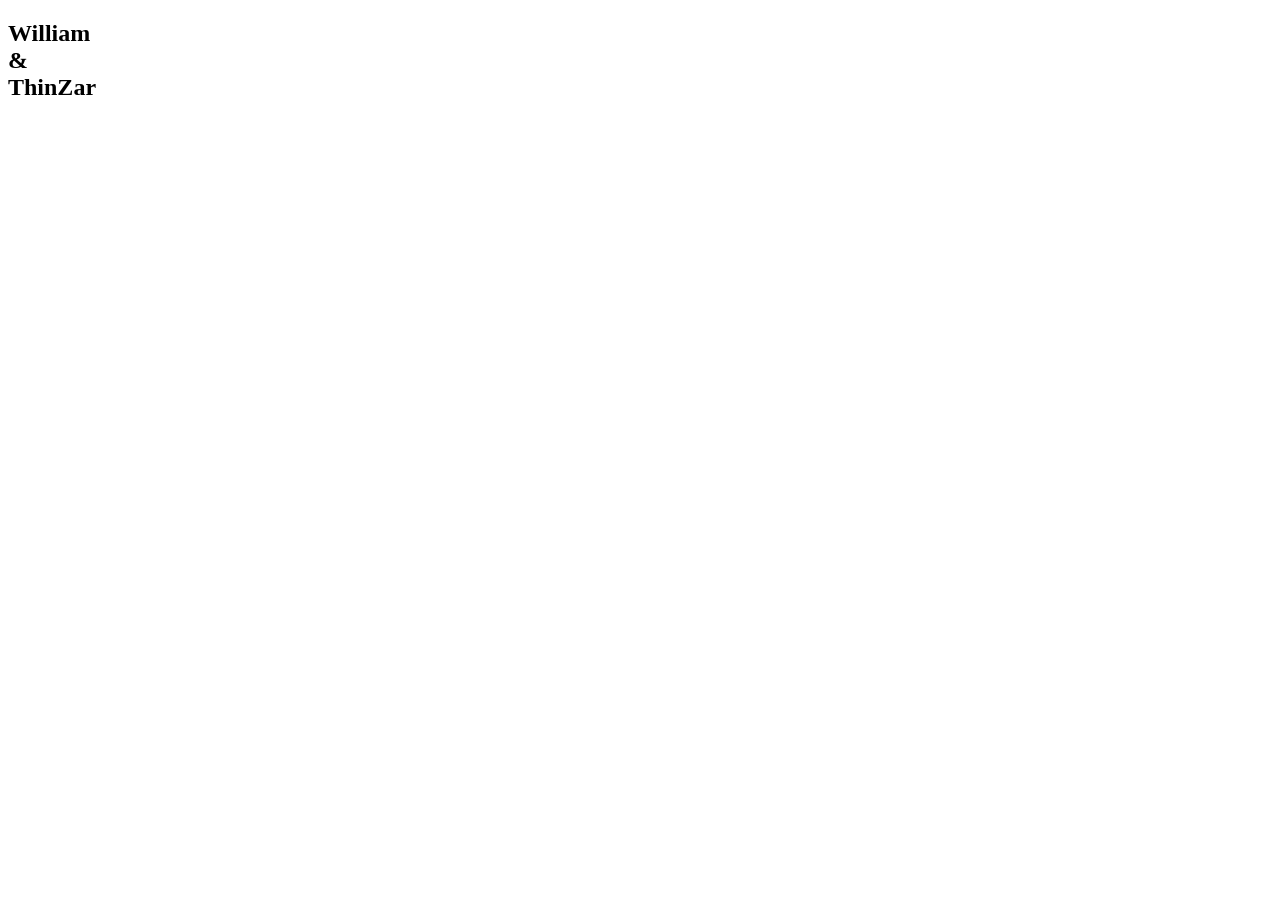
==== index.html @ c18926f3 "Update and rename You-and-Me/home.html to index.html" ====
<!DOCTYPE html>
<html lang="en">
<head>
  <meta charset="UTF-8" />
  <meta name="viewport" content="width=device-width, initial-scale=1.0" />
<link href="https://fonts.googleapis.com/css2?family=Great+Vibes&display=swap" rel="stylesheet">

  <title>You And Me</title>
  <link rel="stylesheet" href="style.css" />
</head>
<body>
  <section class="hero">
    <div class="overlay"></div>
    <div class="hero-content">
<h1>
  William<br>
  &<br>
  ThinZar
</h1>

    </div>
  </section>
</body>
<script>
  window.addEventListener('load', () => {
    const heroContent = document.querySelector('.hero-content');
    if (heroContent) {
      setTimeout(() => {
        heroContent.classList.add('fade-in');
      }, 100);
    }
  });
</script>
</html>
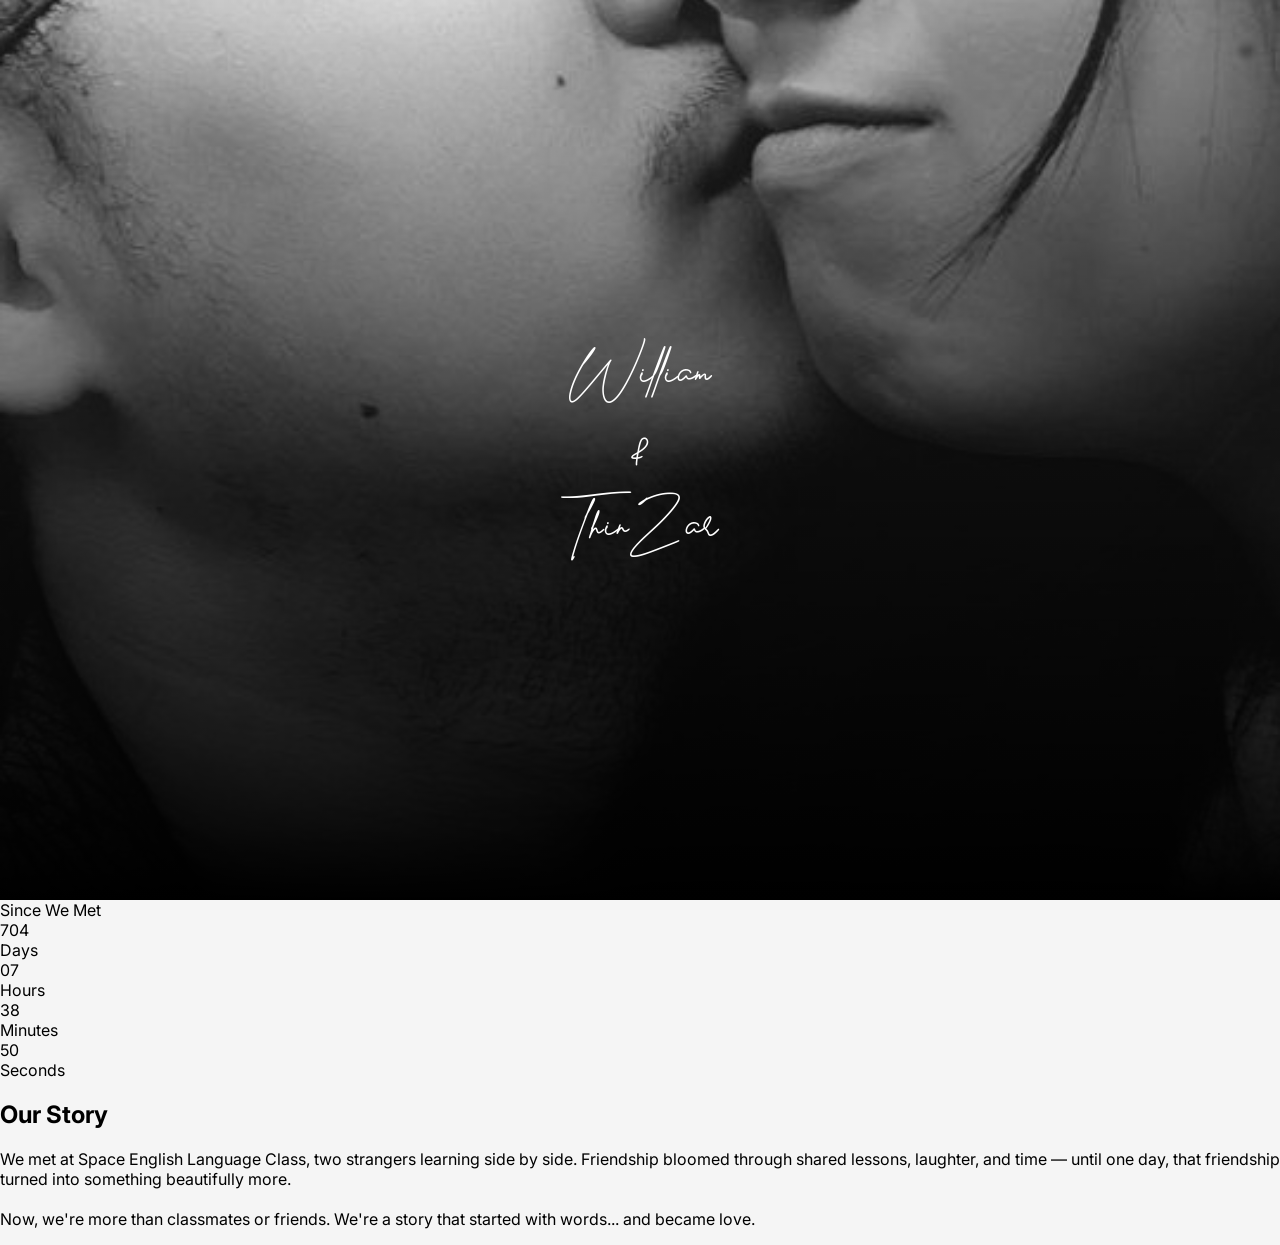
==== commit 5139ee0e: "Update index.html" ====
--- a/index.html
+++ b/index.html
@@ -4,11 +4,13 @@
   <meta charset="UTF-8" />
   <meta name="viewport" content="width=device-width, initial-scale=1.0" />
 <link href="https://fonts.googleapis.com/css2?family=Great+Vibes&display=swap" rel="stylesheet">
+  <link href="https://fonts.googleapis.com/css2?family=Inter:wght@400;500;600;700&display=swap" rel="stylesheet">
 
   <title>You And Me</title>
   <link rel="stylesheet" href="style.css" />
 </head>
 <body>
+
   <section class="hero">
     <div class="overlay"></div>
     <div class="hero-content">
@@ -17,9 +19,50 @@
   &<br>
   ThinZar
 </h1>
-
     </div>
   </section>
+
+
+<section class="since-we-met-section">
+  <div class="since-we-met-wrapper">
+    <div class="since-we-met-title fade-word">Since We Met</div>
+    <div class="time-counter-row">
+      <div class="time-block fade-word">
+        <div class="time-number" id="days">00</div>
+        <div class="time-label">Days</div>
+      </div>
+      <div class="time-block fade-word">
+        <div class="time-number" id="hours">00</div>
+        <div class="time-label">Hours</div>
+      </div>
+      <div class="time-block fade-word">
+        <div class="time-number" id="minutes">00</div>
+        <div class="time-label">Minutes</div>
+      </div>
+      <div class="time-block fade-word">
+        <div class="time-number" id="seconds">00</div>
+        <div class="time-label">Seconds</div>
+      </div>
+    </div>
+  </div>
+</section>
+
+
+<section class="about-us-section">
+  <div class="about-us-wrapper">
+    <h2 class="about-title scroll-fade">Our Story</h2>
+    <p class="about-text scroll-fade">
+      We met at Space English Language Class, two strangers learning side by side.  
+      Friendship bloomed through shared lessons, laughter, and time — until one day,  
+      that friendship turned into something beautifully more.  
+      <br><br>
+      Now, we're more than classmates or friends.  
+      We're a story that started with words... and became love.
+    </p>
+  </div>
+</section>
+
+
 </body>
 <script>
   window.addEventListener('load', () => {
@@ -30,5 +73,59 @@
       }, 100);
     }
   });
+
+  
+
+  const startDate = new Date("2025-01-01T00:00:00");
+  function updateTime() {
+    const now = new Date();
+    const diff = now - startDate;
+
+    const msInSecond = 1000;
+    const msInMinute = 60 * msInSecond;
+    const msInHour = 60 * msInMinute;
+    const msInDay = 24 * msInHour;
+
+    const days = Math.floor(diff / msInDay);
+    const hours = now.getHours();
+    const minutes = now.getMinutes();
+    const seconds = now.getSeconds();
+
+    document.getElementById("days").textContent = String(days).padStart(2, '0');
+    document.getElementById("hours").textContent = String(hours).padStart(2, '0');
+    document.getElementById("minutes").textContent = String(minutes).padStart(2, '0');
+    document.getElementById("seconds").textContent = String(seconds).padStart(2, '0');
+  }
+
+  setInterval(updateTime, 1000);
+  updateTime();
+  const observer = new IntersectionObserver((entries) => {
+    entries.forEach(entry => {
+      if (entry.isIntersecting) {
+        entry.target.classList.add('visible');
+      }
+    });
+  }, { threshold: 0.2 });
+
+  document.addEventListener('DOMContentLoaded', () => {
+    document.querySelectorAll('.fade-word').forEach(el => observer.observe(el));
+  });
+
+
+
+  document.addEventListener('DOMContentLoaded', () => {
+    const observer = new IntersectionObserver((entries) => {
+      entries.forEach(entry => {
+        if (entry.isIntersecting) {
+          entry.target.classList.add('visible');
+        }
+      });
+    }, { threshold: 0.2 });
+
+    document.querySelectorAll('.scroll-fade').forEach(el => observer.observe(el));
+  });
+
+
+  
 </script>
 </html>
--- a/style.css
+++ b/style.css
@@ -0,0 +1,85 @@
+*{
+  font-family: 'Inter', sans-serif;
+  box-sizing: border-box;
+}
+
+body, html {
+    margin: 0;
+    user-select: none;
+    padding: 0;
+    overflow: hidden;
+    overflow-x: hidden;
+    caret-color: transparent;
+    -webkit-font-smoothing: antialiased; 
+    -moz-osx-font-smoothing: grayscale; 
+    max-height: 100%; 
+    overflow: auto;
+     font-family: 'Inter', sans-serif;
+    overflow-y: scroll; 
+    scroll-behavior: smooth; 
+     background-color: #F5F5F5;
+    scrollbar-width: none;
+    -ms-overflow-style: none;
+}
+
+@font-face {
+  font-family: 'DarlingtonDemo';
+  src: url('font/DarlingtonDemo-z8xjG.ttf') format('truetype');
+  font-weight: normal;
+  font-style: normal;
+  font-display: swap;
+}
+
+.hero {
+  position: relative;
+  width: 100%;
+  height: 100vh;
+  background-image: url('ImageU/image1.JPG'); 
+  background-size: cover;
+  background-position: center;
+  filter: grayscale(100%); 
+}
+
+.overlay {
+  position: absolute;
+  top: 0; left: 0; right: 0; bottom: 0;
+  background: linear-gradient(to bottom, rgba(255, 255, 255, 0) 0%, rgba(0,0,0,1) 100%);
+  z-index: 1;
+}
+
+.hero-content {
+  position: relative;
+  z-index: 2;
+  height: 100%;
+  display: flex;
+  justify-content: center;
+  align-items: center;   
+  text-align: center;
+  color: white;
+  padding: 20px;
+}
+
+.hero-content h1 {
+  font-family: 'DarlingtonDemo', cursive, sans-serif;
+  font-size: 4rem;
+  font-weight: normal;
+  line-height: 1.2;
+  text-align: center;
+  letter-spacing: 1px;
+  margin: 0;
+}
+.hero-content {
+  opacity: 0;
+  transition: opacity 5s ease; 
+}
+
+.hero-content.fade-in {
+  opacity: 1;
+}
+
+@media (max-width: 600px) {
+  .hero-content h1 {
+    font-size: 5rem;
+  }
+}
+
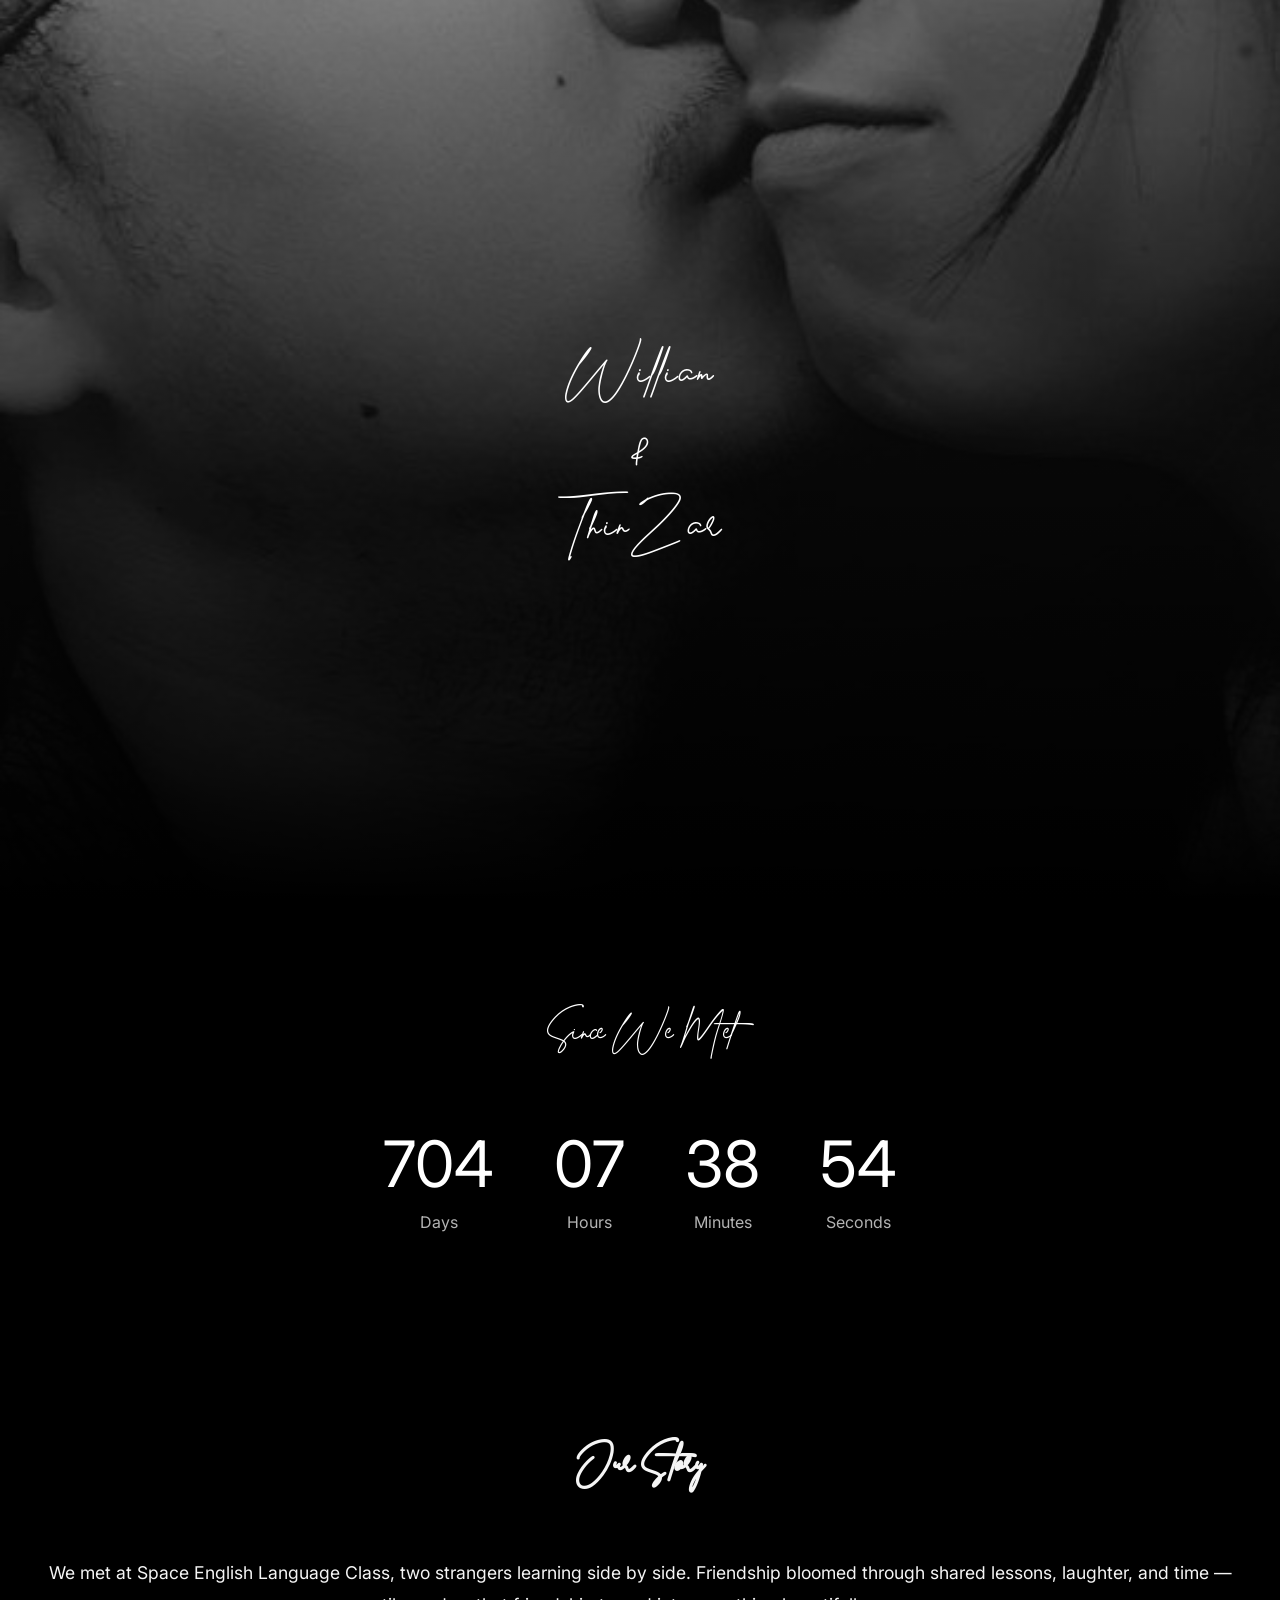
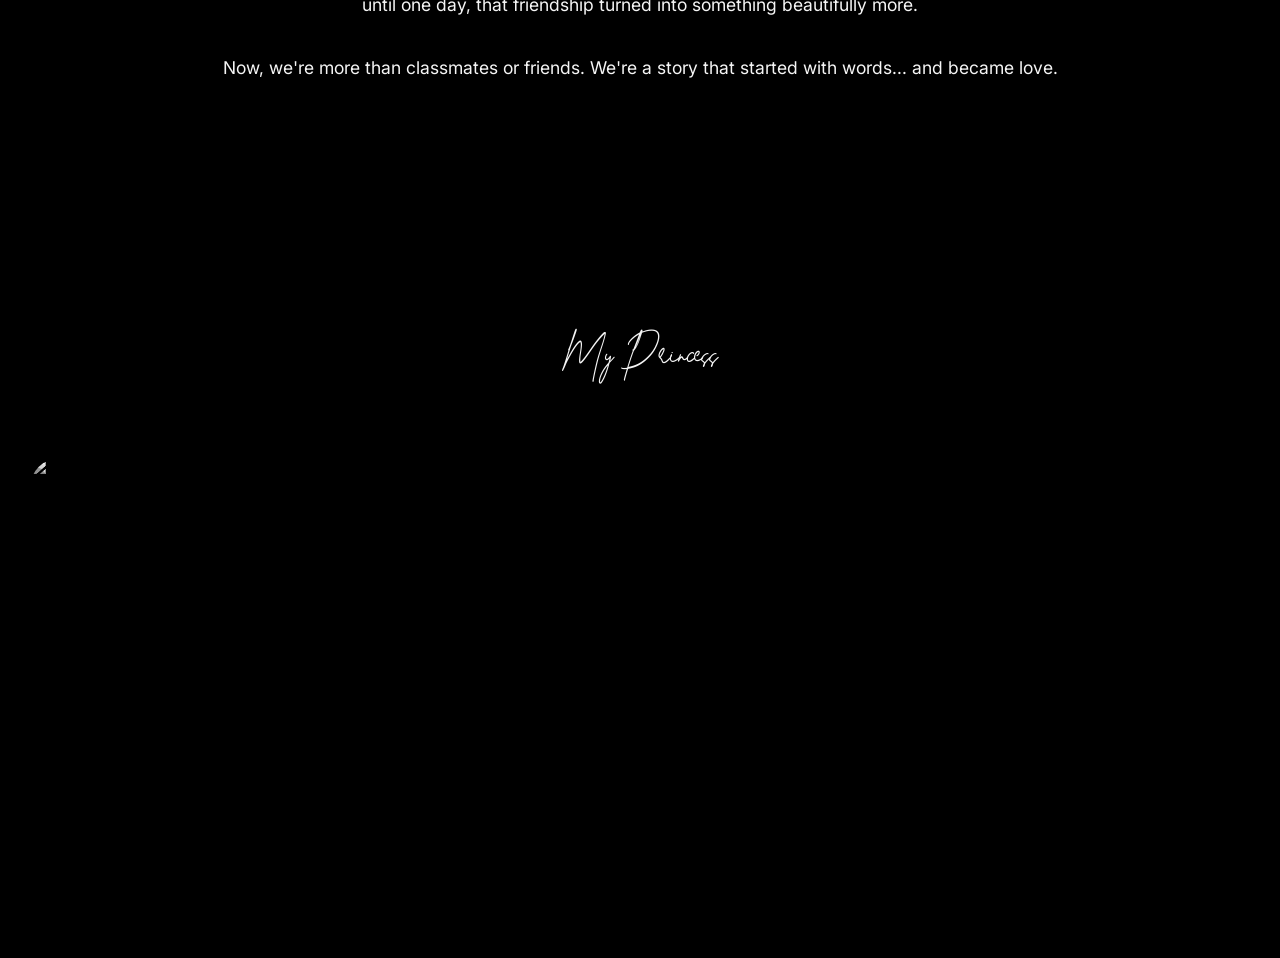
==== commit f018bd7a: "Update index.html" ====
--- a/index.html
+++ b/index.html
@@ -63,6 +63,20 @@
 </section>
 
 
+<section class="gf-gallery-section">
+  <h2 class="gf-gallery-title fade-on-scroll">My Princess</h2>
+  <div class="gf-gallery-scroll fade-on-scroll">
+    <img src="ImageU/image2.JPG" alt="Moment 1" class="gf-gallery-img">
+    <img src="ImageU/image2.JPG" alt="Moment 2" class="gf-gallery-img">
+    <img src="ImageU/image2.JPG" alt="Moment 3" class="gf-gallery-img">
+    <img src="ImageU/image2.JPG" alt="Moment 4" class="gf-gallery-img">
+  </div>
+</section>
+
+
+
+
+
 </body>
 <script>
   window.addEventListener('load', () => {
@@ -74,7 +88,7 @@
     }
   });
 
-  
+
 
   const startDate = new Date("2025-01-01T00:00:00");
   function updateTime() {
@@ -111,6 +125,7 @@
     document.querySelectorAll('.fade-word').forEach(el => observer.observe(el));
   });
 
+  
 
 
   document.addEventListener('DOMContentLoaded', () => {
@@ -126,6 +141,21 @@
   });
 
 
-  
+   document.addEventListener("DOMContentLoaded", function () {
+    const elements = document.querySelectorAll(".fade-on-scroll");
+
+    const observer = new IntersectionObserver((entries) => {
+      entries.forEach(entry => {
+        if (entry.isIntersecting) {
+          entry.target.classList.add("visible");
+          observer.unobserve(entry.target);
+        }
+      });
+    }, {
+      threshold: 0.2
+    });
+
+    elements.forEach(el => observer.observe(el));
+  });
 </script>
 </html>
--- a/style.css
+++ b/style.css
@@ -6,6 +6,7 @@
 body, html {
     margin: 0;
     user-select: none;
+      font-weight: normal;
     padding: 0;
     overflow: hidden;
     overflow-x: hidden;
@@ -14,10 +15,9 @@
     -moz-osx-font-smoothing: grayscale; 
     max-height: 100%; 
     overflow: auto;
-     font-family: 'Inter', sans-serif;
+    font-family: 'Inter', sans-serif;
     overflow-y: scroll; 
     scroll-behavior: smooth; 
-     background-color: #F5F5F5;
     scrollbar-width: none;
     -ms-overflow-style: none;
 }
@@ -33,6 +33,7 @@
 .hero {
   position: relative;
   width: 100%;
+  overflow: hidden;
   height: 100vh;
   background-image: url('ImageU/image1.JPG'); 
   background-size: cover;
@@ -43,7 +44,7 @@
 .overlay {
   position: absolute;
   top: 0; left: 0; right: 0; bottom: 0;
-  background: linear-gradient(to bottom, rgba(255, 255, 255, 0) 0%, rgba(0,0,0,1) 100%);
+  background: linear-gradient(to bottom, rgba(0, 0, 0, 0.429) 0%, rgba(0,0,0,1) 100%);
   z-index: 1;
 }
 
@@ -65,7 +66,7 @@
   font-weight: normal;
   line-height: 1.2;
   text-align: center;
-  letter-spacing: 1px;
+  letter-spacing: 2px;
   margin: 0;
 }
 .hero-content {
@@ -83,3 +84,172 @@
   }
 }
 
+/*-------------------------------------------------------------------------------------------------------------*/
+
+.since-we-met-section {
+  background-color: black;
+  color: #ffffff;
+  padding-top: 100px;
+  padding-bottom: 100px;
+  text-align: center;
+  font-family: 'Inter', sans-serif;
+}
+
+.since-we-met-title {
+  font-family: 'DarlingtonDemo', cursive;
+  font-size: 3rem;
+  padding-bottom: 60px;
+}
+
+.time-counter-row {
+  display: flex;
+  justify-content: center;
+  align-items: center;
+  gap: 60px;
+  flex-wrap: wrap;
+}
+
+.time-block {
+  display: flex;
+  flex-direction: column;
+  align-items: center;
+}
+.since-we-met-wrapper {
+  height: 100%;
+  display: flex;
+  flex-direction: column;
+  justify-content: center;
+  align-items: center;
+}
+
+.time-number {
+  font-size: 4rem;
+  margin-top: 0;
+}
+
+.time-label {
+  font-size: 16px;
+  margin-top: 10px;
+  opacity: 0.7;
+}
+
+.fade-word {
+  opacity: 0;
+  transform: translateY(30px);
+  transition: opacity 1.5s ease, transform 1.5s ease;
+}
+
+.fade-word.visible {
+  opacity: 1;
+  transform: translateY(0);
+}
+
+@media (max-width: 600px) {
+  .time-number {
+    font-size: 16px;
+  }
+
+  .since-we-met-title {
+      font-weight: normal;
+    font-size: 48px;
+  }
+
+  .time-counter-row {
+    gap: 30px;
+  }
+}
+
+/*-------------------------------------------------------------------------------------------------------------*/
+
+.about-us-section {
+    background-color:  #000000;
+    color: #f5f5f5;
+    padding: 100px 30px 100px 30px ;
+    text-align: center;
+    font-family: 'Inter', sans-serif;
+  }
+
+  .about-title {
+    font-family: 'DarlingtonDemo', cursive;
+    font-size: 3rem;
+    margin-top: 0;
+     padding-bottom: 60px;
+    margin-bottom: 0;
+  }
+
+  .about-text {
+    font-size: 1.1rem;
+    margin-top: 0;
+    margin-bottom: 0;
+    line-height: 1.8;
+  }
+
+  .scroll-fade {
+    opacity: 0;
+    transform: translateY(30px);
+    transition: opacity 1.5s ease, transform 1.5s ease;
+  }
+
+  .scroll-fade.visible {
+    opacity: 1;
+    transform: translateY(0);
+  }
+
+  @media (max-width: 600px) {
+  
+    .about-title {
+    font-size: 48px;
+      font-weight: normal;
+    }
+
+    .about-text {
+      font-size: 16px;
+      line-height: 1.6;
+    }
+
+  }
+
+  /*-------------------------------------------------------------------------------------------------------------*/
+.gf-gallery-section {
+  background-color: #000000;
+  padding: 100px 30px ;
+  overflow-x: auto;
+}
+
+.gf-gallery-title {
+  font-size: 48px;
+  font-weight: normal;
+  text-align: center;
+  padding-bottom: 30px;
+  color: #f5f5f5; 
+  font-family: 'DarlingtonDemo', cursive; 
+}
+
+.gf-gallery-scroll {
+  display: flex;
+  gap: 30px;
+  overflow-x: auto;
+  scroll-snap-type: x mandatory;
+  -webkit-overflow-scrolling: touch;
+}
+
+.gf-gallery-img {
+  flex: 0 0 auto;
+  width: 100%; 
+  height: 400px;
+    filter: grayscale(100%); 
+
+  object-fit: cover;
+  border-radius: 30px;
+  scroll-snap-align: start;
+}
+.fade-on-scroll {
+  opacity: 0;
+  transform: translateY(40px);
+  transition: opacity 0.8s ease-out, transform 0.8s ease-out;
+}
+
+.fade-on-scroll.visible {
+  opacity: 1;
+  transform: translateY(0);
+}
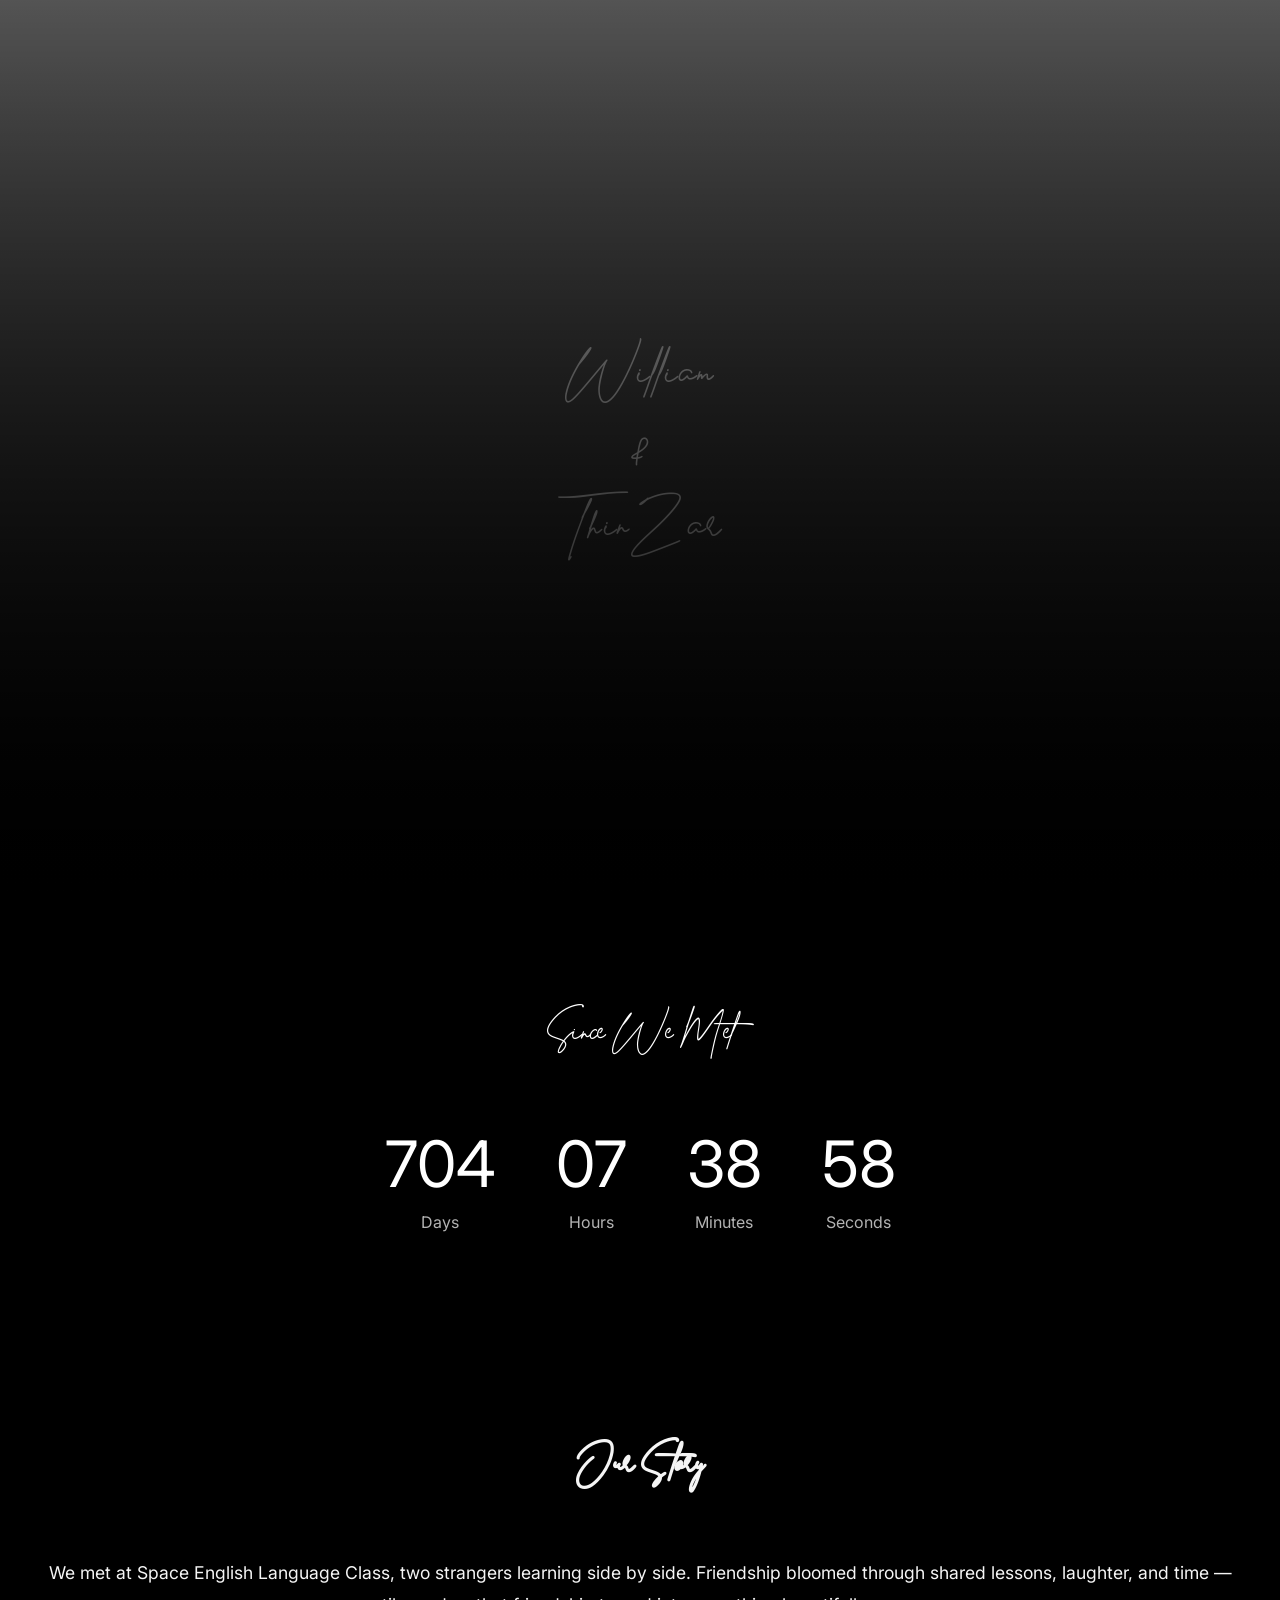
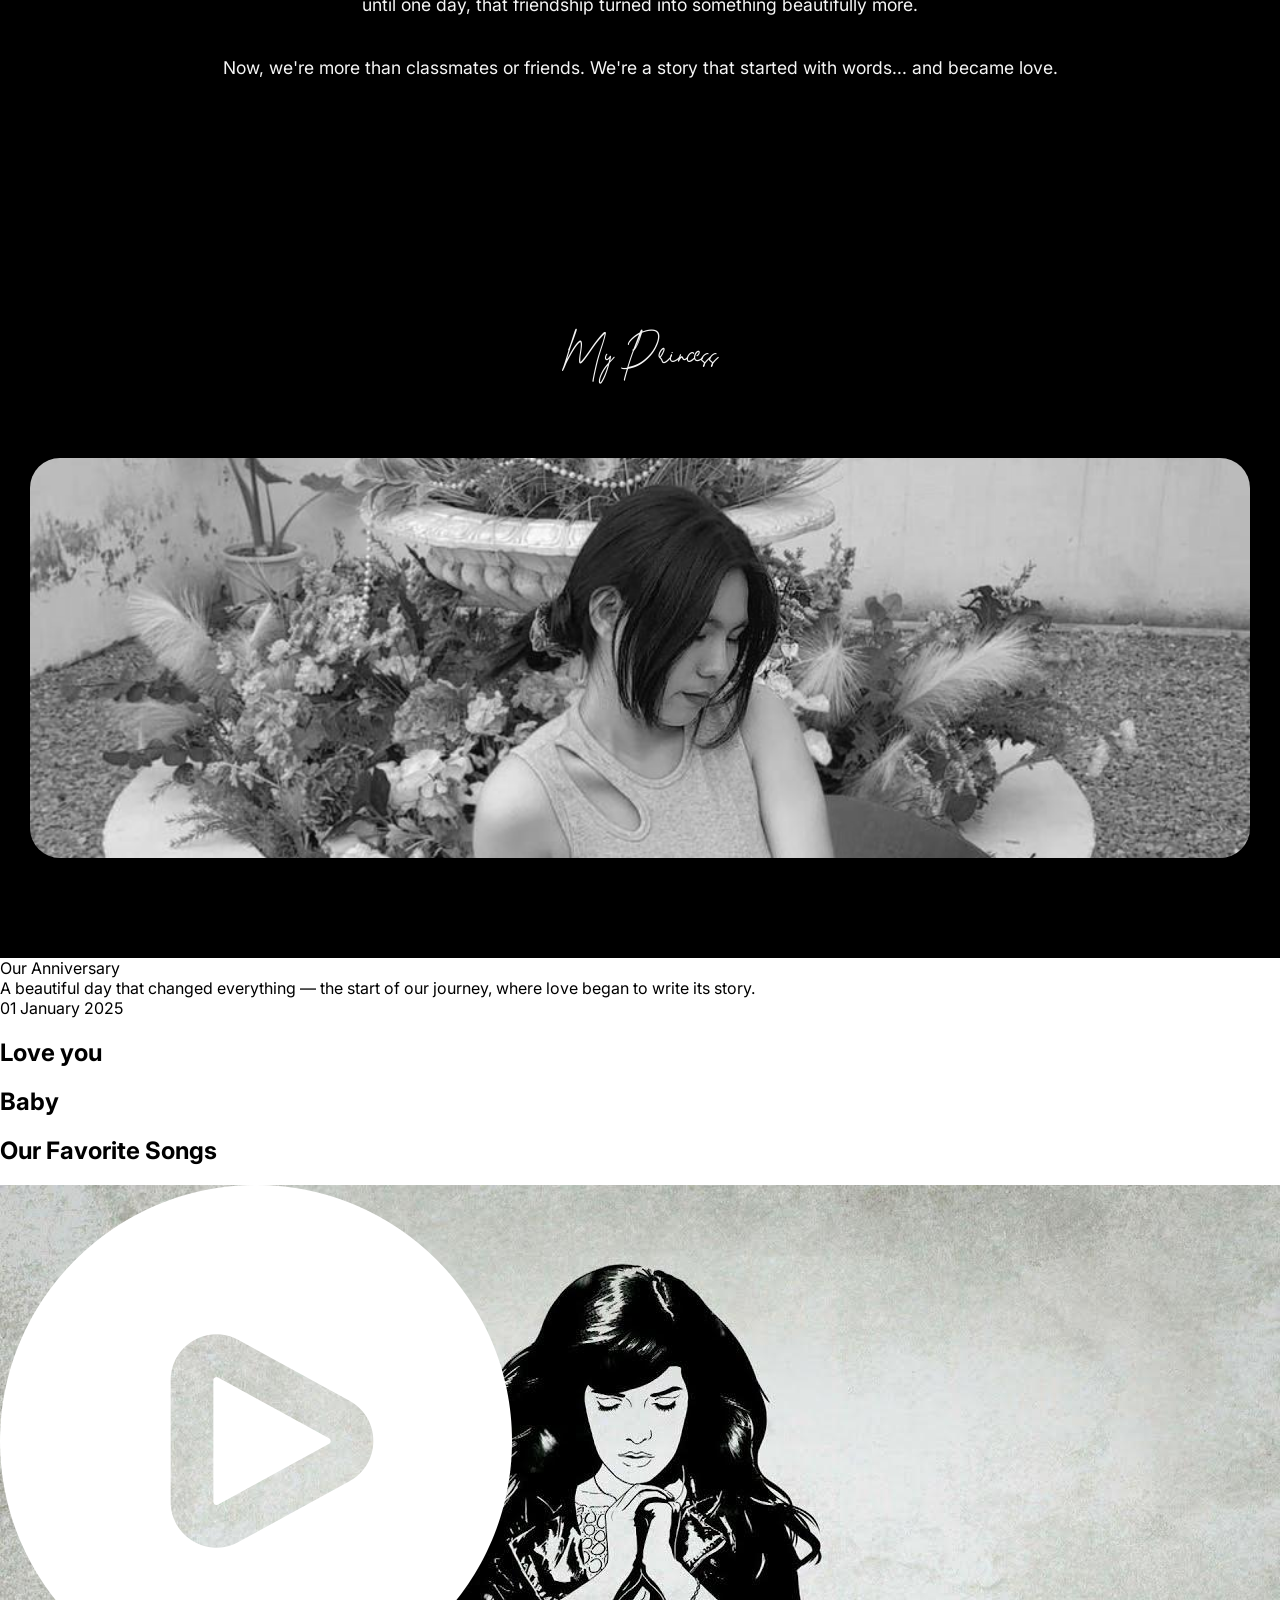
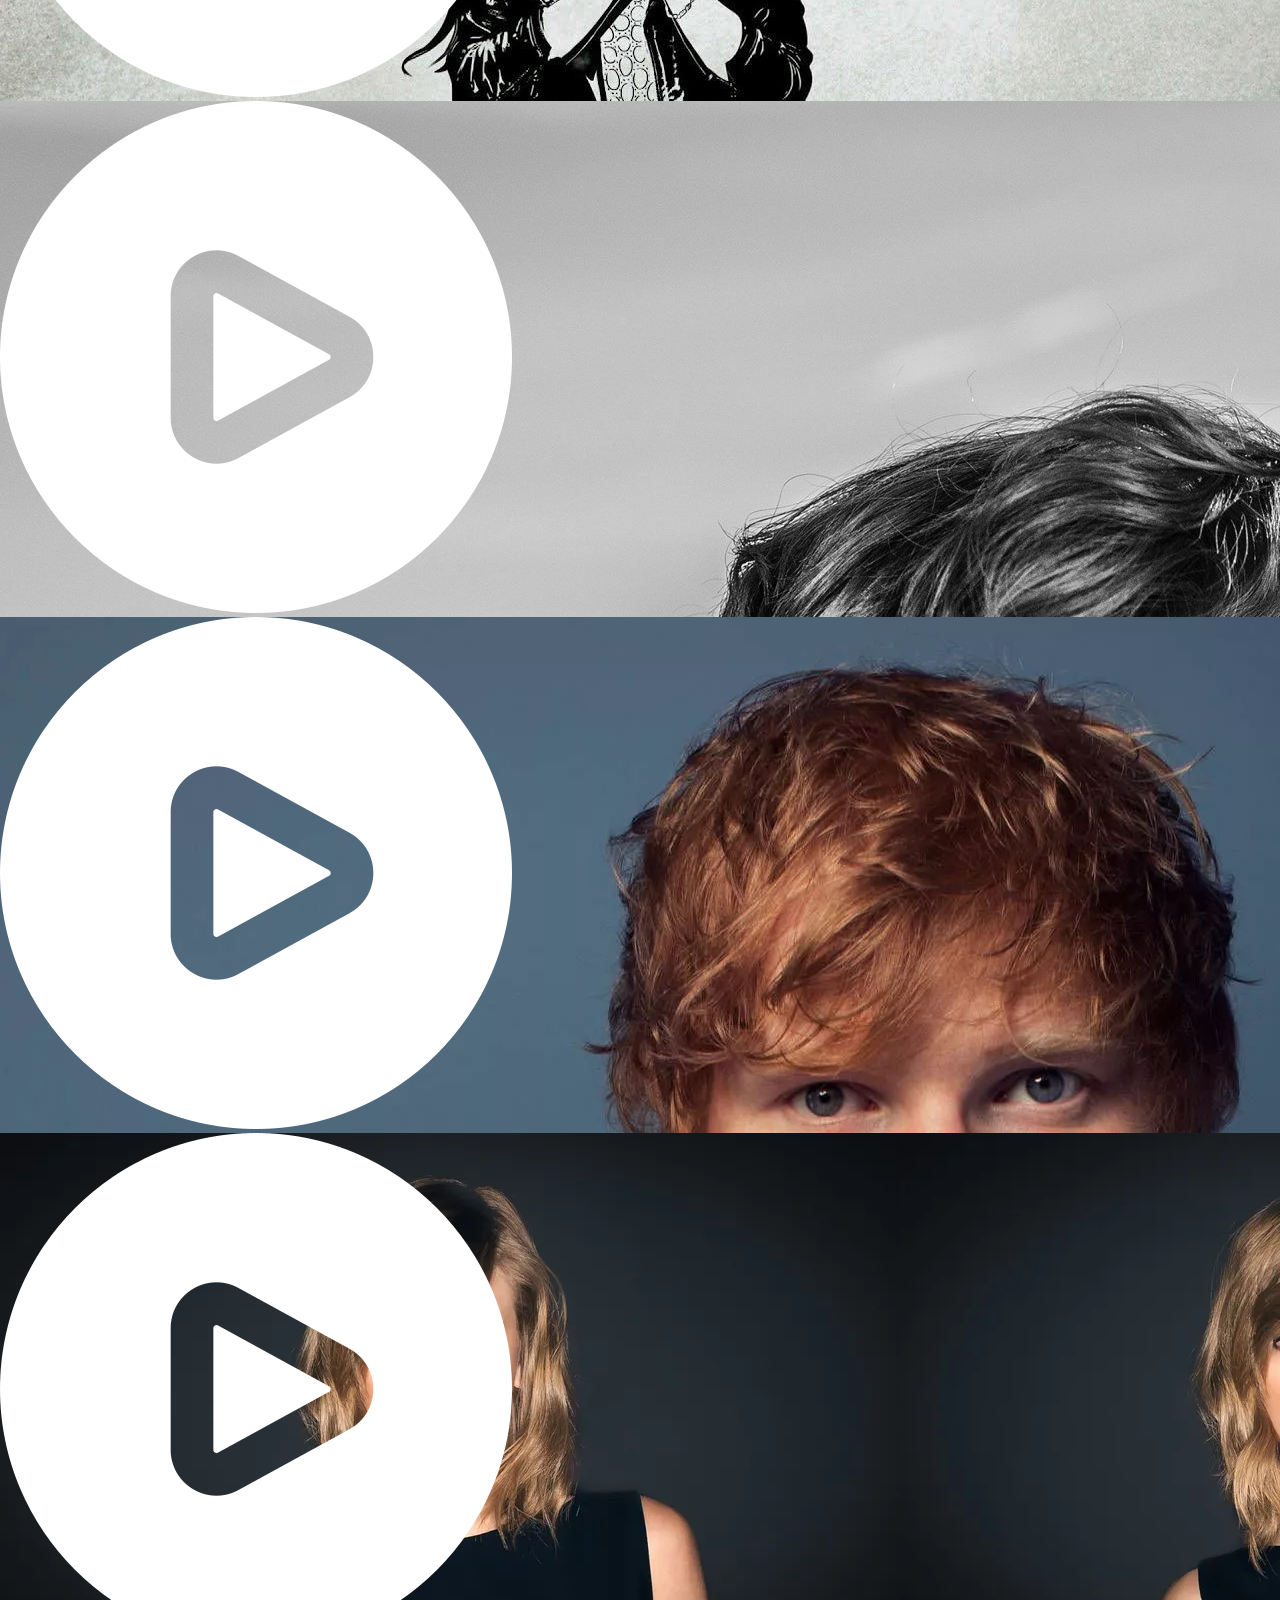
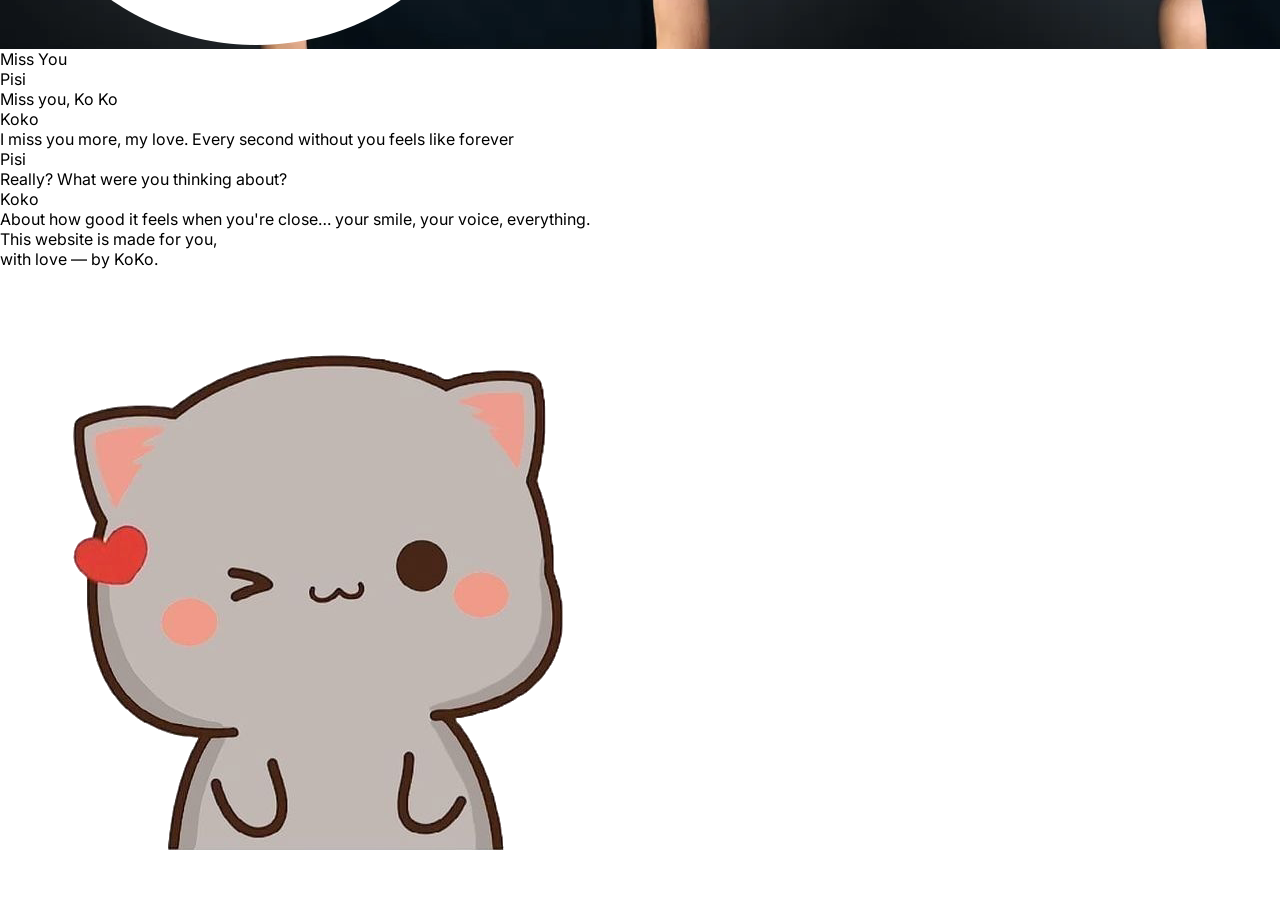
==== commit 9bd34a2f: "Update index.html" ====
--- a/index.html
+++ b/index.html
@@ -3,7 +3,6 @@
 <head>
   <meta charset="UTF-8" />
   <meta name="viewport" content="width=device-width, initial-scale=1.0" />
-<link href="https://fonts.googleapis.com/css2?family=Great+Vibes&display=swap" rel="stylesheet">
   <link href="https://fonts.googleapis.com/css2?family=Inter:wght@400;500;600;700&display=swap" rel="stylesheet">
 
   <title>You And Me</title>
@@ -65,20 +64,99 @@
 
 <section class="gf-gallery-section">
   <h2 class="gf-gallery-title fade-on-scroll">My Princess</h2>
-  <div class="gf-gallery-scroll fade-on-scroll">
+  
+  <div class="gf-gallery-scroll fade-on-scroll" id="gfGalleryScroll">
     <img src="ImageU/image2.JPG" alt="Moment 1" class="gf-gallery-img">
-    <img src="ImageU/image2.JPG" alt="Moment 2" class="gf-gallery-img">
-    <img src="ImageU/image2.JPG" alt="Moment 3" class="gf-gallery-img">
-    <img src="ImageU/image2.JPG" alt="Moment 4" class="gf-gallery-img">
-  </div>
-</section>
-
-
-
+    <img src="ImageU/image3.JPG" alt="Moment 2" class="gf-gallery-img">
+    <img src="ImageU/image4.JPG" alt="Moment 3" class="gf-gallery-img">
+    <img src="ImageU/image5.JPG" alt="Moment 4" class="gf-gallery-img">
+  </div>
+
+  <div class="gf-gallery-dots fade-on-scroll" id="gfGalleryDots">
+    <span class="dot active"></span>
+    <span class="dot"></span>
+    <span class="dot"></span>
+    <span class="dot"></span>
+  </div>
+</section>
+
+  <section class="anniversary-display">
+  <div class="anniversary-text anniversary-fade">
+    <div class="anniversary-label">Our Anniversary</div>
+    <div class="anniversary-subtext">
+      A beautiful day that changed everything — the start of our journey, where love began to write its story.
+    </div>
+    <div class="anniversary-date">01 January 2025</div>
+  </div>
+</section>
+<section class="love-section">
+  <div class="love-image"></div>
+  <div class="overlay"></div>
+  <div class="love-text fade-on-scroll">
+    <h2>Love you</h2>
+    <h2>Baby</h2>
+  </div>
+</section>
+
+<section class="song-section" id="songSection">
+  <h2 class="song-title song-fade-on-scroll">Our Favorite Songs</h2>
+
+  <div class="song-scroll-container song-fade-on-scroll" id="songScroll">
+    <div class="song-box" data-audio="song/song1.mp3" style="background-image: url('ImageU/image7.jpg');">
+      <div class="song-play-button">
+        <img src="ImageU/icon1.png" class="song-play-icon" alt="Play">
+      </div>
+    </div>
+
+    <div class="song-box" data-audio="song/song2.mp3" style="background-image: url('ImageU/image8.jpg');">
+      <div class="song-play-button">
+        <img src="ImageU/icon1.png" class="song-play-icon" alt="Play">
+      </div>
+    </div>
+
+    <div class="song-box" data-audio="song/song3.mp3" style="background-image: url('ImageU/image9.webp');">
+      <div class="song-play-button">
+        <img src="ImageU/icon1.png" class="song-play-icon" alt="Play">
+      </div>
+    </div>
+
+    <div class="song-box" data-audio="song/song4.mp3" style="background-image: url('ImageU/image10.jpg');">
+      <div class="song-play-button">
+        <img src="ImageU/icon1.png" class="song-play-icon" alt="Play">
+      </div>
+    </div>
+  </div>
+
+  <div class="song-dots song-fade-on-scroll" id="songDots">
+    <span class="song-dot active"></span>
+    <span class="song-dot"></span>
+    <span class="song-dot"></span>
+    <span class="song-dot"></span>
+  </div>
+</section>
+
+ <div class="chat-container">
+        <div class="chat-heading scroll-chart-fate">Miss You</div>
+        <div class="chat-messages" id="chatMessages">
+
+        </div>
+    </div>
+
+
+<section class="for-you-section">
+  <div class="for-you-content for-you-fade">
+    <div class="for-you-text">
+      This website is made for you,<br>with love — by <span>KoKo</span>.
+    </div>
+    <img class="for-you-image" src="ImageU/image11.png" alt="Made by KoKo">
+  </div>
+</section>
 
 
 </body>
 <script>
+
+
   window.addEventListener('load', () => {
     const heroContent = document.querySelector('.hero-content');
     if (heroContent) {
@@ -88,6 +166,7 @@
     }
   });
 
+//-----------------------------------------------------------------------------------------------------------------------------------------------------------------
 
 
   const startDate = new Date("2025-01-01T00:00:00");
@@ -125,7 +204,8 @@
     document.querySelectorAll('.fade-word').forEach(el => observer.observe(el));
   });
 
-  
+ //-----------------------------------------------------------------------------------------------------------------------------------------------------------------
+ 
 
 
   document.addEventListener('DOMContentLoaded', () => {
@@ -139,6 +219,8 @@
 
     document.querySelectorAll('.scroll-fade').forEach(el => observer.observe(el));
   });
+
+//-----------------------------------------------------------------------------------------------------------------------------------------------------------------
 
 
    document.addEventListener("DOMContentLoaded", function () {
@@ -157,5 +239,237 @@
 
     elements.forEach(el => observer.observe(el));
   });
+
+
+//-----------------------------------------------------------------------------------------------------------------------------------------------------------------
+
+
+  document.addEventListener("DOMContentLoaded", function () {
+    const scrollContainer = document.getElementById('gfGalleryScroll');
+    const dots = document.querySelectorAll('#gfGalleryDots .dot');
+    const images = scrollContainer.querySelectorAll('.gf-gallery-img');
+
+    scrollContainer.addEventListener('scroll', () => {
+      const scrollLeft = scrollContainer.scrollLeft;
+      const imageWidth = images[0].offsetWidth + 30; 
+
+      const index = Math.round(scrollLeft / imageWidth);
+      dots.forEach((dot, i) => {
+        dot.classList.toggle('active', i === index);
+      });
+    });
+  });
+
+
+
+document.addEventListener("DOMContentLoaded", function () {
+  const elements = document.querySelectorAll(".fade-on-scroll");
+
+  const observer = new IntersectionObserver((entries) => {
+    entries.forEach(entry => {
+      if (entry.isIntersecting) {
+        entry.target.classList.add("visible");
+        observer.unobserve(entry.target);
+      }
+    });
+  }, {
+    threshold: 0.2
+  });
+
+  elements.forEach(el => observer.observe(el));
+});
+
+//-----------------------------------------------------------------------------------------------------------------------------------------------------------------
+
+
+document.addEventListener("DOMContentLoaded", function () {
+  const elements = document.querySelectorAll(".song-fade-on-scroll");
+  const observer = new IntersectionObserver((entries) => {
+    entries.forEach(entry => {
+      if (entry.isIntersecting) {
+        entry.target.classList.add("visible");
+        observer.unobserve(entry.target);
+      }
+    });
+  }, { threshold: 0.2 });
+
+  elements.forEach(el => observer.observe(el));
+
+  const scrollContainer = document.getElementById('songScroll');
+  const dots = document.querySelectorAll('#songDots .song-dot');
+  const boxes = scrollContainer.querySelectorAll('.song-box');
+
+  scrollContainer.addEventListener('scroll', () => {
+    const scrollLeft = scrollContainer.scrollLeft;
+    const boxWidth = boxes[0].offsetWidth + 20; 
+    const index = Math.round(scrollLeft / boxWidth);
+    
+    dots.forEach((dot, i) => {
+      dot.classList.toggle('active', i === index);
+    });
+  });
+
+  let currentAudio = null;
+  let currentIcon = null;
+
+  boxes.forEach((box, index) => {
+    const btn = box.querySelector(".song-play-button");
+    const icon = btn.querySelector("img");
+    const audioSrc = box.dataset.audio;
+    const audio = new Audio(audioSrc);
+
+    btn.addEventListener("click", function () {
+      if (currentAudio && currentAudio !== audio) {
+        currentAudio.pause();
+        if (currentIcon) {
+          currentIcon.src = "ImageU/icon1.png"; 
+        }
+      }
+
+      if (audio.paused) {
+        audio.play();
+        icon.src = "ImageU/icon2.png";
+        currentAudio = audio;
+        currentIcon = icon;
+        dots.forEach(dot => dot.classList.remove("active"));
+        if (dots[index]) dots[index].classList.add("active");
+      } else {
+        audio.pause();
+        icon.src = "ImageU/icon1.png";
+      }
+    });
+
+    audio.addEventListener('ended', function () {
+      icon.src = "ImageU/icon1.png";
+      currentAudio = null;
+      currentIcon = null;
+    });
+  });
+});
+
+//-----------------------------------------------------------------------------------------------------------------------------------------------------------------
+
+
+  const chatMessages = document.getElementById('chatMessages');
+        const chatHeading = document.querySelector('.chat-heading');
+        let messageIndex = 0;
+
+        const messages = [
+            { sender: 'Pisi', type: 'text', content: 'Miss you, Ko Ko', side: 'sent' },
+            { sender: 'Koko', type: 'text', content: 'I miss you more, my love. Every second without you feels like forever', side: 'received' },
+            { sender: 'Pisi', type: 'text', content: 'Really? What were you thinking about?', side: 'sent' },
+            { sender: 'Koko', type: 'text', content: "About how good it feels when you're close… your smile, your voice, everything.", side: 'received' },
+        ];
+
+        function createMessage(message) {
+            const messageDiv = document.createElement('div');
+            messageDiv.className = `message ${message.side} scroll-chart-fate`;
+
+            const messageContent = document.createElement('div');
+            messageContent.className = 'message-content';
+
+            const senderName = document.createElement('div');
+            senderName.className = 'sender-name';
+            senderName.textContent = message.sender;
+
+            messageContent.appendChild(senderName);
+
+            if (message.type === 'text') {
+                const bubble = document.createElement('div');
+                bubble.className = 'message-bubble';
+                bubble.textContent = message.content;
+                messageContent.appendChild(bubble);
+            } else if (message.type === 'image') {
+                const img = document.createElement('img');
+                img.className = 'message-image';
+                img.src = message.content;
+                img.alt = 'Shared image';
+                messageContent.appendChild(img);
+            }
+
+            messageDiv.appendChild(messageContent);
+
+            return messageDiv;
+        }
+        messages.forEach(msg => {
+            const msgEl = createMessage(msg);
+            chatMessages.appendChild(msgEl);
+        });
+        document.addEventListener('DOMContentLoaded', () => {
+            const observer = new IntersectionObserver((entries) => {
+                entries.forEach(entry => {
+                    if (entry.isIntersecting) {
+                        entry.target.classList.add('visible');
+                    }
+                });
+            }, { threshold: 0.2 });
+
+            document.querySelectorAll('.scroll-chart-fate').forEach(el => observer.observe(el));
+        });
+
+        const observerOptions = {
+            root: null, 
+            rootMargin: '0px 0px -100px 0px',
+            threshold: 0.1
+        };
+        const fadeInObserver = new IntersectionObserver((entries) => {
+            entries.forEach(entry => {
+                if (entry.isIntersecting) {
+                    entry.target.classList.add('visible');
+                    fadeInObserver.unobserve(entry.target);
+                }
+            });
+        }, observerOptions);
+
+        document.querySelectorAll('.message.scroll-chart-fate').forEach(msg => fadeInObserver.observe(msg));
+
+        const headingObserver = new IntersectionObserver((entries) => {
+            entries.forEach(entry => {
+                if (entry.isIntersecting) {
+                    entry.target.classList.add('visible');
+                    headingObserver.unobserve(entry.target);
+                }
+            });
+        }, { threshold: 0.1 });
+
+        headingObserver.observe(chatHeading);
+
+//-----------------------------------------------------------------------------------------------------------------------------------------------------------------
+
+
+document.addEventListener("DOMContentLoaded", function () {
+  const elements = document.querySelectorAll(".anniversary-fade");
+
+  const observer = new IntersectionObserver((entries) => {
+    entries.forEach(entry => {
+      if (entry.isIntersecting) {
+        entry.target.classList.add("visible");
+        observer.unobserve(entry.target);
+      }
+    });
+  }, {
+    threshold: 0.2
+  });
+
+  elements.forEach(el => observer.observe(el));
+});
+//-----------------------------------------------------------------------------------------------------------------------------------------------------------------
+
+document.addEventListener("DOMContentLoaded", function () {
+  const fadeElements = document.querySelectorAll(".anniversary-fade, .for-you-fade");
+
+  const observer = new IntersectionObserver((entries) => {
+    entries.forEach(entry => {
+      if (entry.isIntersecting) {
+        entry.target.classList.add("visible");
+        observer.unobserve(entry.target);
+      }
+    });
+  }, { threshold: 0.2 });
+
+  fadeElements.forEach(el => observer.observe(el));
+});
+
+
 </script>
 </html>
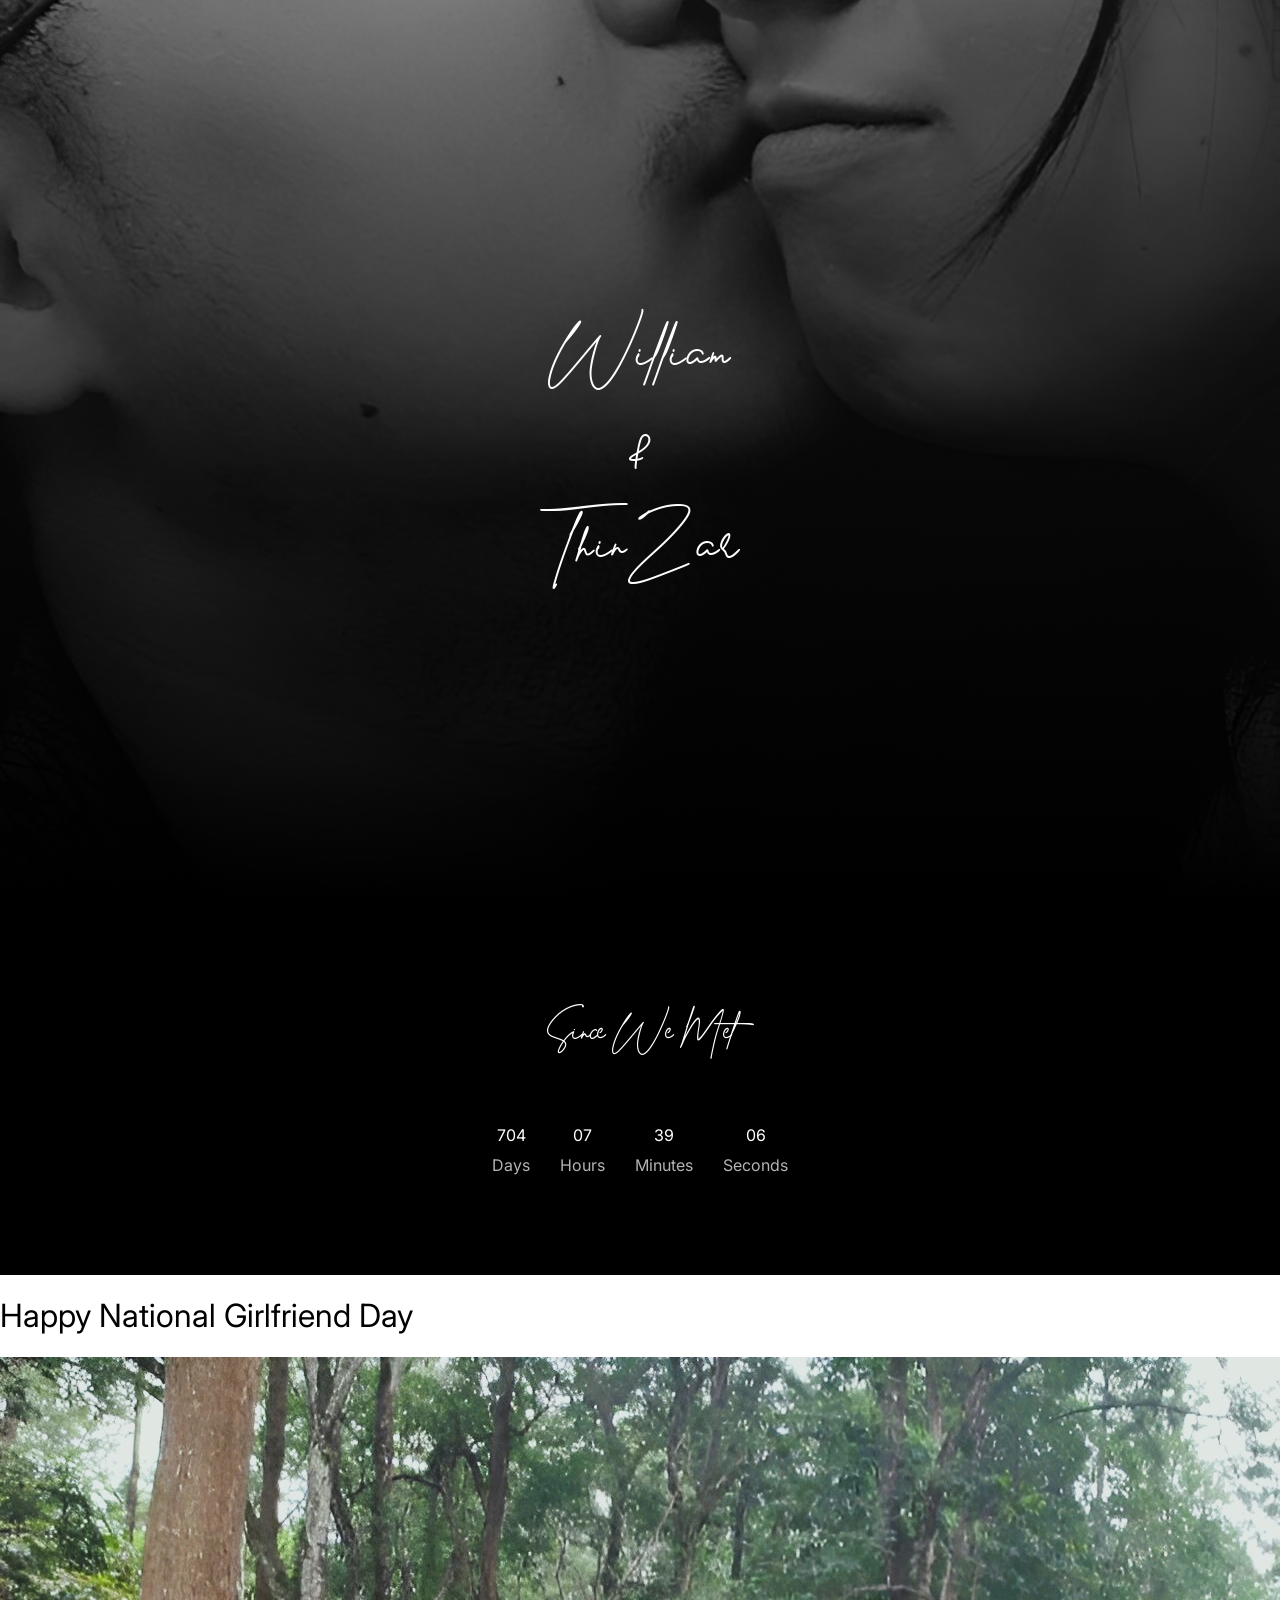
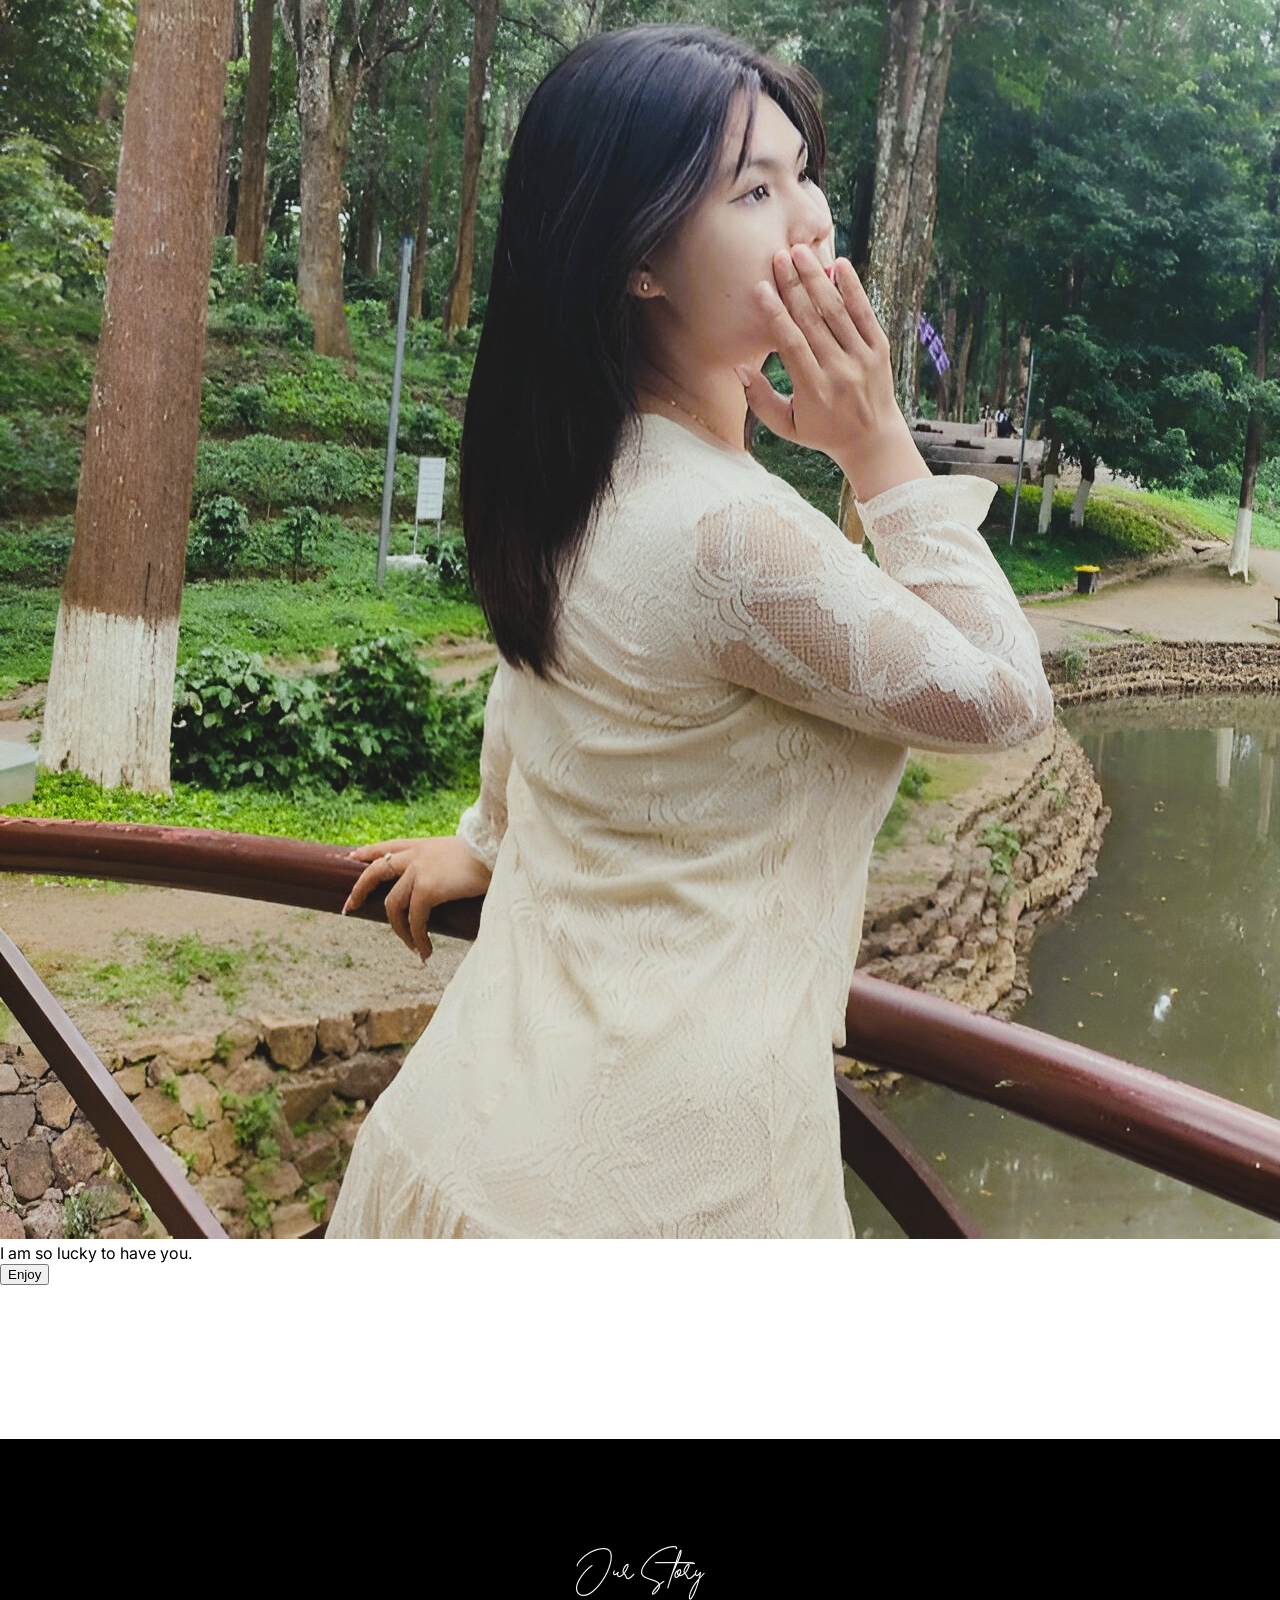
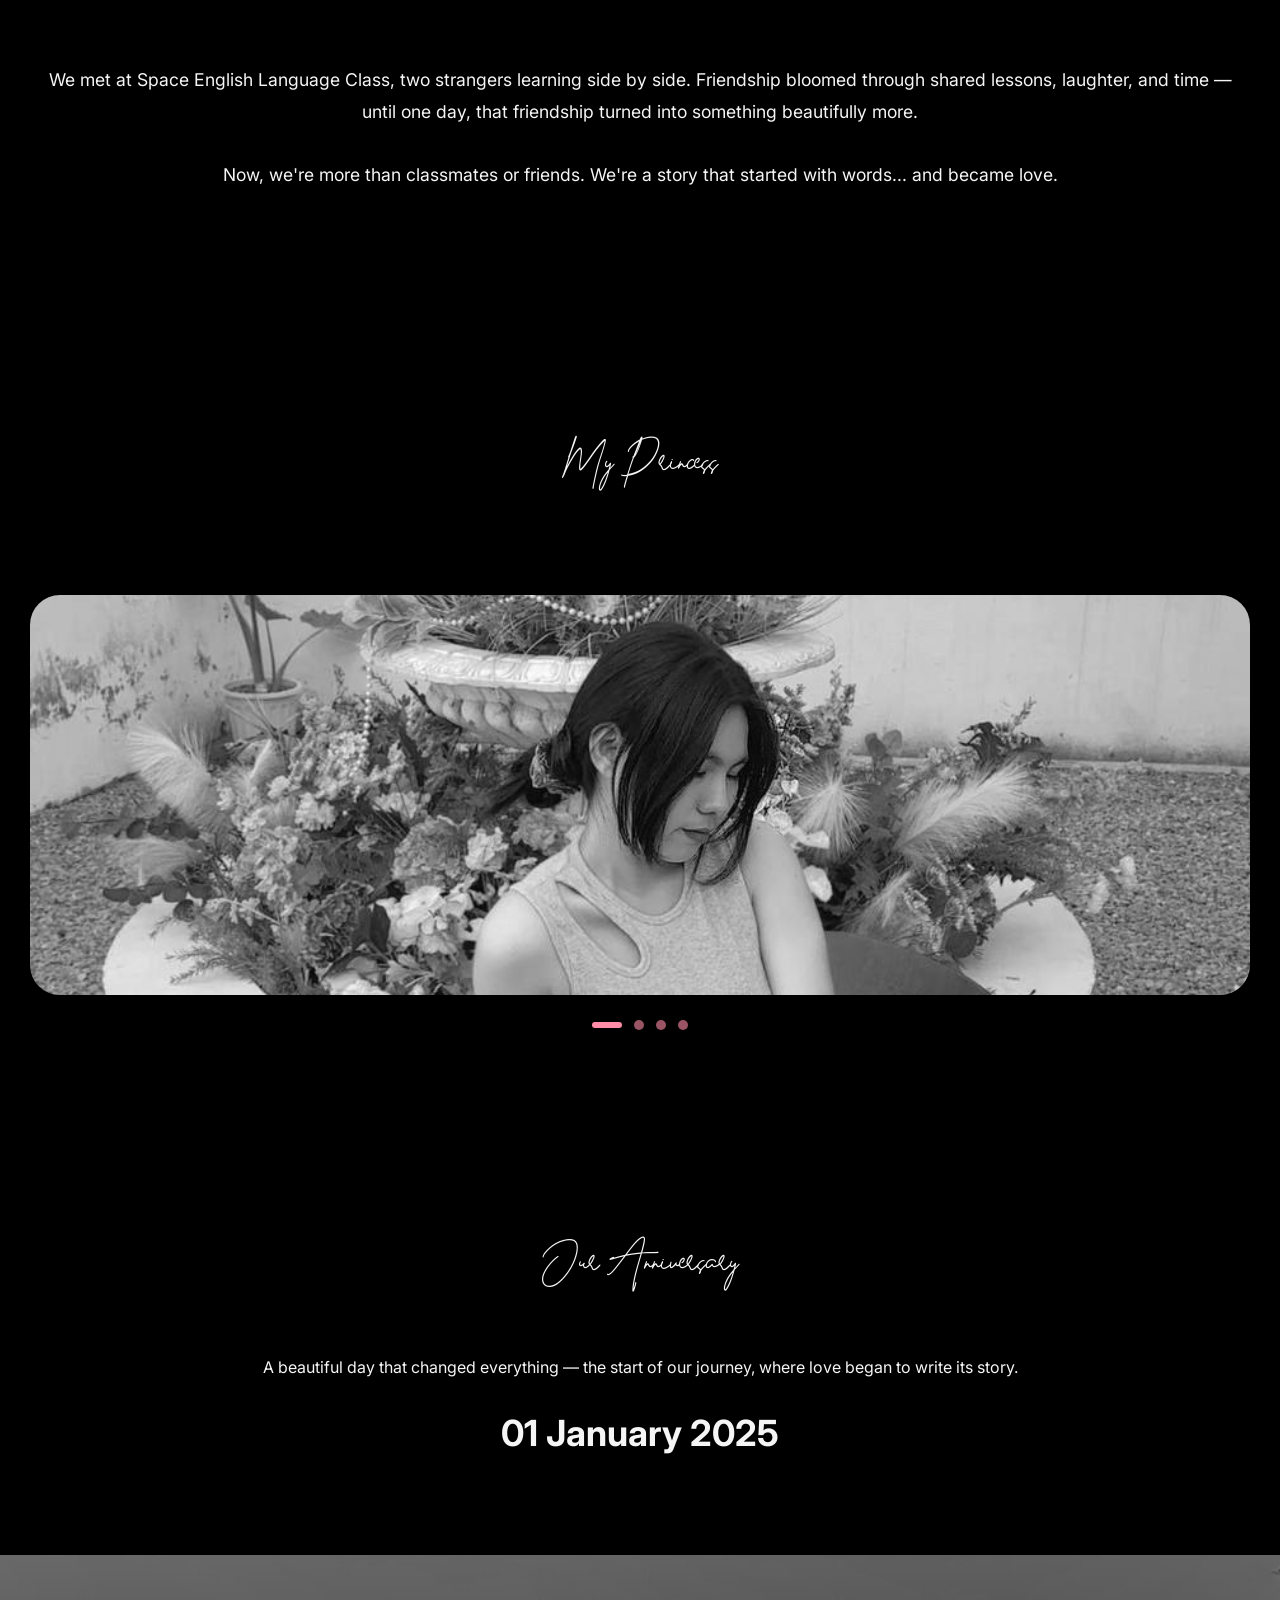
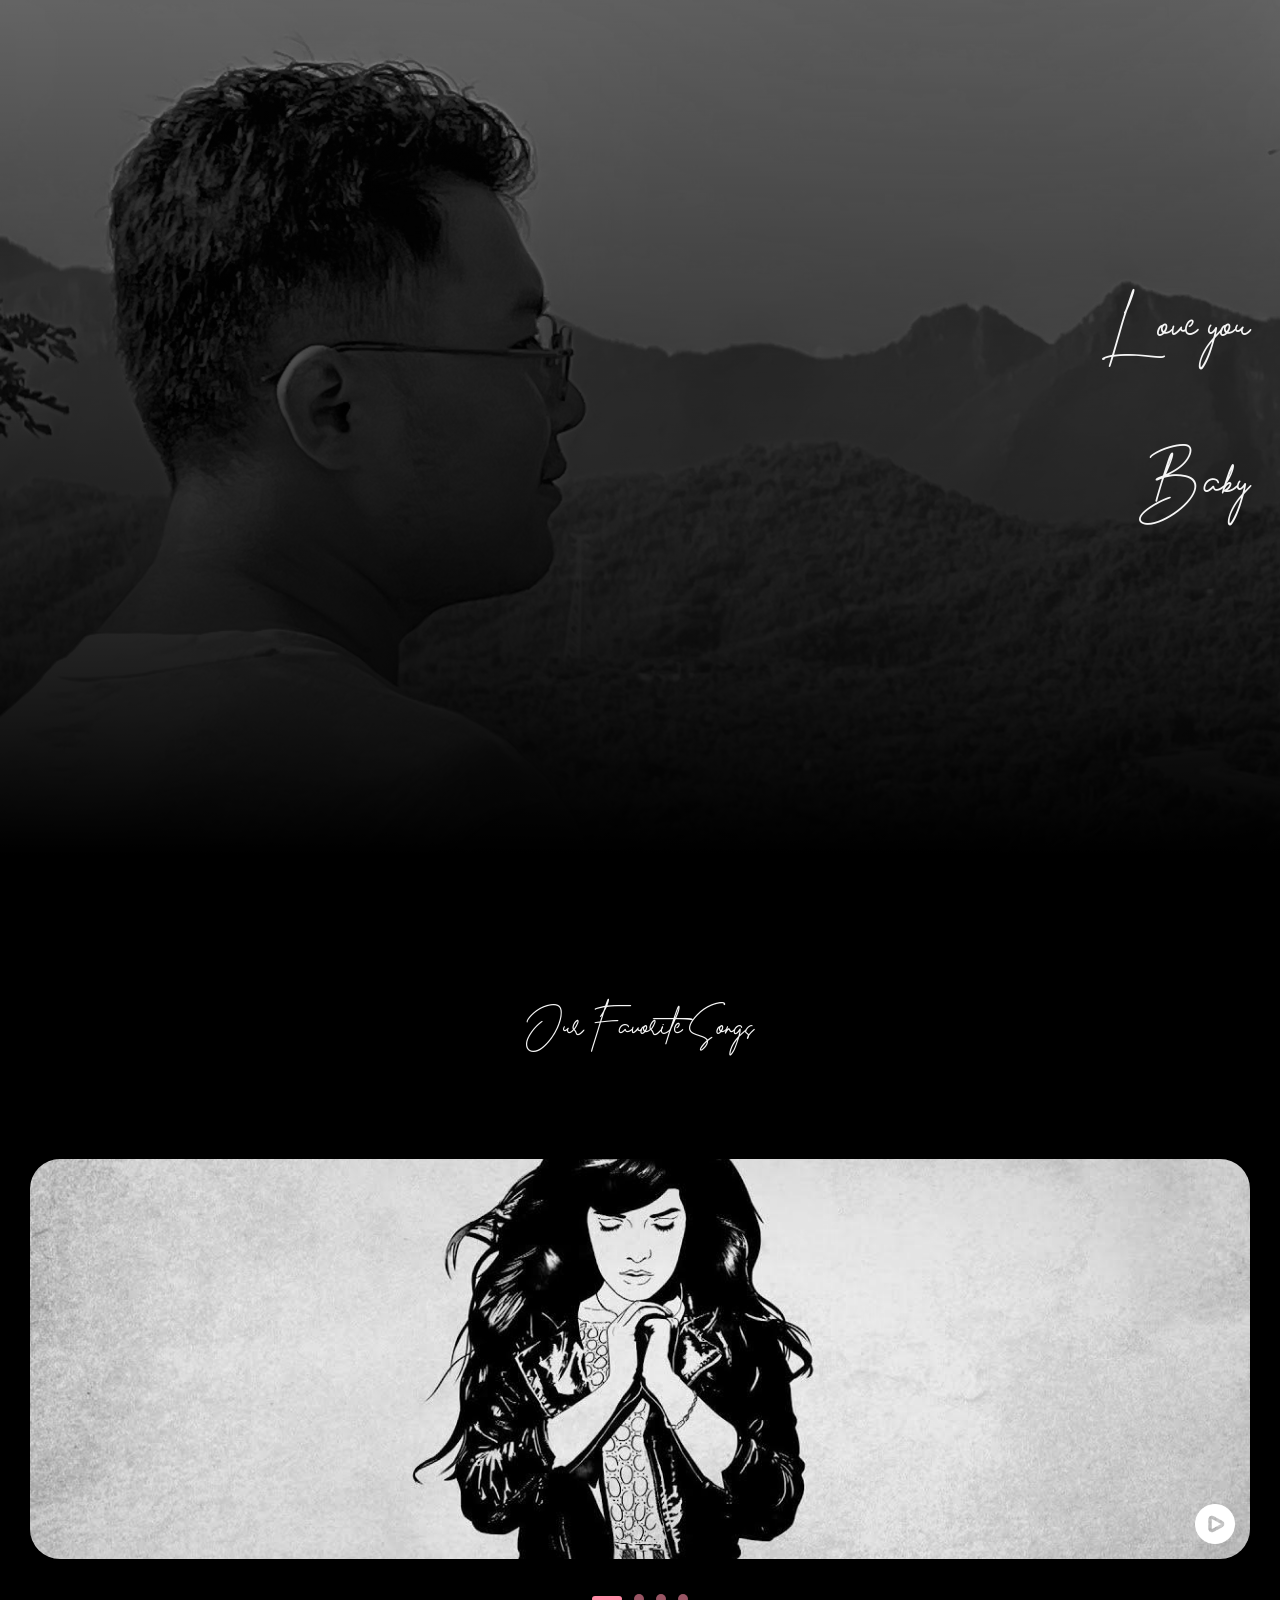
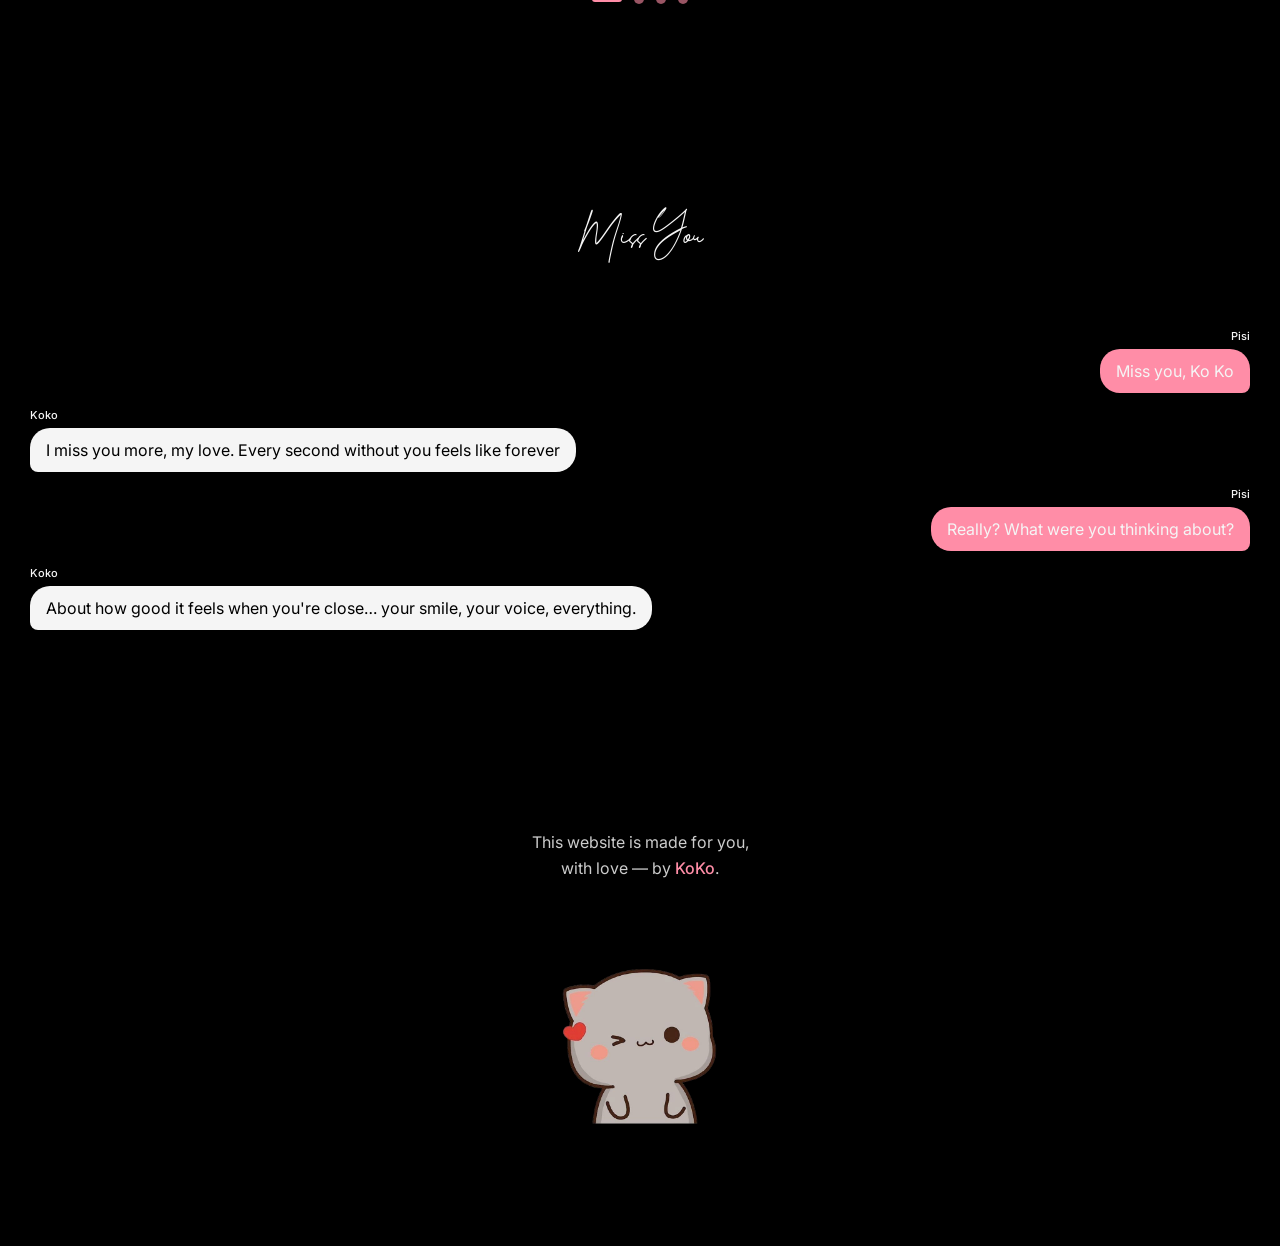
==== commit 83add6d3: "Update index.html" ====
--- a/index.html
+++ b/index.html
@@ -45,6 +45,31 @@
     </div>
   </div>
 </section>
+  <div class="national-container">
+<h1 class="national-title anniversary-fade">Happy National Girlfriend Day</h1>
+
+
+    <div class="national-fade-group anniversary-fade">
+      <img src="ImageU/image12.jpg" alt="Your Girlfriend" class="national-image" />
+
+      <div id="national-subtitle" class="national-subtitle">
+        <div id="subtitle-text" class="subtitle-text">I am so lucky to have you.</div>
+
+        <div class="bottom-controls">
+          <div class="progress-bar-container">
+            <div id="progress-bar-fill" class="progress-bar-fill"></div>
+          </div>
+          <button class="national-button" onclick="nationalPlayVideo()">Enjoy</button>
+        </div>
+      </div>
+    </div>
+  </div>
+
+  <div class="national-video-wrapper">
+    <video id="national-video" src="song/song5.mp4" preload="auto"></video>
+  </div>
+
+
 
 
 <section class="about-us-section">
@@ -470,6 +495,60 @@
   fadeElements.forEach(el => observer.observe(el));
 });
 
+//-----------------------------------------------------------------------------------------------------------------------------------------------------------------
+const nationalSubtitles = [
+  { time: 0.0, text: "Do you remember, we were sittin' there by the water?" },
+  { time: 4.0, text: "You put your arm around me, for the first time" },
+  { time: 8.0, text: "You made a rebel of a careless man's careful daughter" },
+  { time: 11.5, text: "You are the best thing that's ever been mine" },
+  { time: 15.5, text: "Do you remember all the city lights on the water?" },
+  { time: 19.5, text: "You saw me start to believe for the first time" },
+  { time: 23.0, text: "You made a rebel of a careless man's careful daughter" },
+  { time: 27.5, text: "You are the best thing that's ever been mine" }
+];
+
+const nationalVideo = document.getElementById('national-video');
+const nationalSubtitleEl = document.getElementById('subtitle-text');
+const progressBarFill = document.getElementById('progress-bar-fill');
+
+const defaultMessage = "I am so lucky to have you.";
+nationalSubtitleEl.textContent = defaultMessage;
+
+function nationalPlayVideo() {
+  nationalVideo.play();
+}
+
+nationalVideo.addEventListener('timeupdate', () => {
+  const current = nationalVideo.currentTime;
+  const duration = nationalVideo.duration || 1;
+  const currentLine = nationalSubtitles.findLast(sub => current >= sub.time);
+
+  nationalSubtitleEl.textContent = currentLine ? currentLine.text : defaultMessage;
+
+  const progressPercent = (current / duration) * 100;
+  progressBarFill.style.width = progressPercent + '%';
+});
+
+nationalVideo.addEventListener('ended', () => {
+  nationalSubtitleEl.textContent = defaultMessage;
+  progressBarFill.style.width = '0%';
+});
+document.addEventListener("DOMContentLoaded", function () {
+  const fadeEls = document.querySelectorAll(".anniversary-fade");
+
+  const observer = new IntersectionObserver((entries) => {
+    entries.forEach(entry => {
+      if (entry.isIntersecting) {
+        entry.target.classList.add("visible");
+        observer.unobserve(entry.target);
+      }
+    });
+  }, {
+    threshold: 0.2
+  });
+
+  fadeEls.forEach(el => observer.observe(el));
+});
 
 </script>
 </html>
--- a/style.css
+++ b/style.css
@@ -1,6 +1,6 @@
 *{
-  font-family: 'Inter', sans-serif;
   box-sizing: border-box;
+   font-weight: normal;
 }
 
 body, html {
@@ -35,10 +35,10 @@
   width: 100%;
   overflow: hidden;
   height: 100vh;
-  background-image: url('ImageU/image1.JPG'); 
+  background-image: url('ImageU/image1.jpg'); 
   background-size: cover;
+     filter: grayscale(100%); 
   background-position: center;
-  filter: grayscale(100%); 
 }
 
 .overlay {
@@ -62,7 +62,7 @@
 
 .hero-content h1 {
   font-family: 'DarlingtonDemo', cursive, sans-serif;
-  font-size: 4rem;
+  font-size: 80px;
   font-weight: normal;
   line-height: 1.2;
   text-align: center;
@@ -78,11 +78,7 @@
   opacity: 1;
 }
 
-@media (max-width: 600px) {
-  .hero-content h1 {
-    font-size: 5rem;
-  }
-}
+
 
 /*-------------------------------------------------------------------------------------------------------------*/
 
@@ -97,7 +93,8 @@
 
 .since-we-met-title {
   font-family: 'DarlingtonDemo', cursive;
-  font-size: 3rem;
+   font-weight: normal;
+    font-size: 48px;
   padding-bottom: 60px;
 }
 
@@ -105,7 +102,7 @@
   display: flex;
   justify-content: center;
   align-items: center;
-  gap: 60px;
+   gap: 30px;
   flex-wrap: wrap;
 }
 
@@ -123,7 +120,7 @@
 }
 
 .time-number {
-  font-size: 4rem;
+   font-size: 16px;
   margin-top: 0;
 }
 
@@ -144,20 +141,6 @@
   transform: translateY(0);
 }
 
-@media (max-width: 600px) {
-  .time-number {
-    font-size: 16px;
-  }
-
-  .since-we-met-title {
-      font-weight: normal;
-    font-size: 48px;
-  }
-
-  .time-counter-row {
-    gap: 30px;
-  }
-}
 
 /*-------------------------------------------------------------------------------------------------------------*/
 
@@ -220,7 +203,7 @@
   font-size: 48px;
   font-weight: normal;
   text-align: center;
-  padding-bottom: 30px;
+  padding-bottom: 60px;
   color: #f5f5f5; 
   font-family: 'DarlingtonDemo', cursive; 
 }
@@ -253,3 +236,414 @@
   opacity: 1;
   transform: translateY(0);
 }
+.gf-gallery-dots {
+  display: flex;
+  justify-content: center;
+  align-items: center;
+  margin-top: 25px;
+  gap: 12px;
+}
+
+.gf-gallery-dots .dot {
+  width: 10px;
+  height: 10px;
+  background-color:  #ff8da7;
+  border-radius: 50%;
+  transition: all 0.3s ease;
+  opacity: 0.6;
+}
+
+.gf-gallery-dots .dot.active {
+  width: 30px;
+  height: 6px;
+  border-radius: 20px;
+  background-color: #ff8da7;
+  opacity: 1;
+}
+  /*-------------------------------------------------------------------------------------------------------------*/
+
+.love-section {
+  position: relative;
+  background-color: #000000;
+  overflow: hidden;
+  height: 100vh;
+  display: flex;
+  align-items: center;
+  justify-content: center;
+}
+
+.love-image {
+  position: absolute;
+  top: 0;
+  left: 0;
+  width: 100%;
+  height: 100%;
+  background-image: url('ImageU/image6.jpg'); 
+  background-size: cover;
+  background-position: center;
+  z-index: 1;
+  filter: grayscale(100%);
+  pointer-events: none;
+}
+.overlay {
+  position: absolute;
+  top: 0; left: 0; right: 0; bottom: 0;
+  background: linear-gradient(to bottom, rgba(0, 0, 0, 0.429) 0%, rgba(0, 0, 0, 1) 100%);
+  z-index: 1;
+}
+
+.love-text {
+  position: relative;
+  z-index: 2;
+  text-align: left;
+  width: 100%;
+  margin-top: 0;
+  margin-bottom: 0;
+  padding: 0 30px;
+  font-family: 'DarlingtonDemo', cursive; 
+  color: #f5f5f5;
+  font-weight: normal;
+  font-size: 48px;
+  line-height: 0.5;
+  display: flex;
+  flex-direction: column;
+  align-items: flex-end; 
+}
+
+.fade-on-scroll {
+  opacity: 0;
+  transform: translateY(40px);
+  transition: opacity 0.8s ease-out, transform 0.8s ease-out;
+}
+
+
+.fade-on-scroll.visible {
+  opacity: 1;
+  transform: translateY(0);
+}
+
+
+  @media (max-width: 600px) {
+  .love-text {
+    font-size: 48px;
+    font-weight: normal;
+     }
+  
+  }
+
+
+  /*-------------------------------------------------------------------------------------------------------------*/
+
+.song-section {
+  background-color: #000000;
+  padding: 100px 30px;
+  color: #f5f5f5;
+  font-family: 'Inter', sans-serif;
+  text-align: center;
+}
+
+.song-title {
+  font-size: 48px;
+  color: #F5F5F5;
+  font-family: 'DarlingtonDemo', cursive;
+  padding-bottom: 60px;
+}
+
+.song-scroll-container {
+  display: flex;
+  overflow-x: auto;
+  gap: 20px;
+  scroll-snap-type: x mandatory;
+  -webkit-overflow-scrolling: touch;
+  padding-bottom: 10px;
+}
+
+.song-box {
+  width: 100%;
+  height: 400px;
+  flex: 0 0 auto;
+  filter: grayscale(100%);
+  background-size: cover;
+  background-position: center;
+  border-radius: 30px;
+  position: relative;
+  scroll-snap-align: start;
+  padding: 30px;
+}
+
+.song-play-button {
+  position: absolute;
+  bottom: 15px;
+  right: 15px;
+  width: 40px;
+  height: 40px;
+  cursor: pointer;
+}
+
+.song-play-icon {
+  width: 100%;
+  height: 100%;
+}
+
+.song-dots {
+  display: flex;
+  justify-content: center;
+  align-items: center;
+  margin-top: 25px;
+  gap: 12px;
+}
+
+.song-dot {
+  width: 10px;
+  height: 10px;
+  background-color: #ff8da7;
+  border-radius: 50%;
+  transition: all 0.3s ease;
+  opacity: 0.6;
+}
+
+.song-dot.active {
+  width: 30px;
+  height: 6px;
+  border-radius: 20px;
+  background-color: #ff8da7;
+  opacity: 1;
+}
+
+
+.song-fade-on-scroll {
+  opacity: 0;
+  transform: translateY(40px);
+  transition: opacity 0.8s ease-out, transform 0.8s ease-out;
+}
+
+.song-fade-on-scroll.visible {
+  opacity: 1;
+  transform: translateY(0);
+}
+
+  /*-------------------------------------------------------------------------------------------------------------*/
+ .chat-container {
+            width: 100%;
+            background: black;
+            display: flex;
+            padding : 100px 30px 0px 30px;
+            flex-direction: column;
+  
+            margin-bottom: 0;
+            height: fit-content;
+            box-sizing: border-box; 
+            overflow: hidden; 
+        }
+
+        .chat-heading {
+            flex-shrink: 0;
+            display: flex;
+            align-items: center;      
+            justify-content: center;
+            font-size: 48px;
+            font-weight: normal;
+              font-family: 'DarlingtonDemo', cursive;
+              padding-bottom: 60px;
+            color: #f5f5f5;
+            margin-top: 0;
+            background: transparent;
+            text-align: center;
+
+            opacity: 0;
+            transform: translateY(25px) scale(0.96);
+            transition: all 0.7s cubic-bezier(0.16, 1, 0.3, 1);
+        }
+
+        .chat-heading.visible {
+            opacity: 1;
+            transform: translateY(0) scale(1);
+        }
+
+        .chat-messages {
+            flex: 1;
+            display: flex;
+            flex-direction: column;
+            justify-content: flex-start;
+            gap: 15px;
+
+            height: calc(100% - 60px - 20px);
+            overflow: visible;
+            padding-bottom: 100px; 
+        }
+
+        .message {
+            display: flex;
+            align-items: flex-end;
+            gap: 8px;
+            opacity: 0;
+            transform: translateY(25px) scale(0.96);
+            transition: all 0.7s cubic-bezier(0.16, 1, 0.3, 1);
+        }
+
+        .message.visible {
+            opacity: 1;
+            transform: translateY(0) scale(1);
+        }
+
+        .message.sent {
+            flex-direction: row-reverse;
+        }
+
+        .message.received {
+            flex-direction: row;
+        }
+
+        .avatar {
+            display: none;
+        }
+
+        .message-content {
+            max-width: 75%;
+            display: flex;
+            flex-direction: column;
+            gap: 4px;
+        }
+
+        .message-bubble {
+            padding: 12px 16px;
+            border-radius: 20px;
+            word-wrap: break-word;
+            position: relative;
+            box-shadow: 0 2px 8px rgba(0, 0, 0, 0.1);
+        }
+
+        .message.sent .message-bubble {
+           background-color: #ff8da7;
+            color: #f5f5f5;
+            border-bottom-right-radius: 8px;
+        }
+
+        .message.received .message-bubble {
+            background: #f5f5f5;
+            color: #000000;
+            border-bottom-left-radius: 8px;
+        }
+
+        .message-image {
+            max-width: 200px;
+            border-radius: 16px;
+            box-shadow: 0 4px 12px rgba(0, 0, 0, 0.15);
+        }
+
+        .message.sent .message-image {
+            border-bottom-right-radius: 8px;
+        }
+
+        .message.received .message-image {
+            border-bottom-left-radius: 8px;
+        }
+
+        .sender-name {
+            font-size: 11px;
+            color: #f5f5f5;
+            margin-bottom: 2px;
+            font-weight: 500;
+        }
+
+        .message.sent .sender-name {
+            text-align: right;
+        }
+
+        .scroll-chart-fate {
+            opacity: 0;
+            transform: translateY(40px);
+            transition: opacity 0.8s ease-out, transform 0.8s ease-out;
+        }
+
+        .scroll-chart-fate.visible {
+            opacity: 1;
+            transform: translateY(0);
+        }
+
+  /*-------------------------------------------------------------------------------------------------------------*/
+
+.anniversary-display {
+  display: flex;
+  align-items: center;
+  background-color: #000000;
+  justify-content: center;
+  padding: 100px 30px;
+    color: #f5f5f5;
+  text-align: center;
+}
+
+.anniversary-text {
+  opacity: 0;
+  transform: translateY(40px);
+  transition: opacity 0.8s ease, transform 0.8s ease;
+}
+
+.anniversary-fade.visible {
+  opacity: 1;
+  transform: translateY(0);
+}
+
+.anniversary-label {
+  font-size: 48px;
+  font-weight: normal;
+  font-family: 'DarlingtonDemo', cursive;
+  padding-bottom: 60px;
+  margin-top: 0;
+}
+
+.anniversary-date {
+  font-size: 36px;
+  margin-top: 0;
+  font-weight: bold;
+
+}
+.anniversary-subtext {
+  font-size: 16px;
+  margin-bottom: 30px;
+  font-weight: normal;
+  color: #f5f5f5;
+  line-height: 1.6;
+}
+
+/*-------------------------------------------------------------------------------------------------------------*/
+.for-you-section {
+  background-color: #000000;
+  color: #f5f5f5;
+  text-align: center;
+  padding: 100px 30px;
+}
+
+.for-you-content {
+  opacity: 0;
+  transform: translateY(40px);
+  transition: opacity 0.8s ease, transform 0.8s ease;
+}
+
+.for-you-fade.visible {
+  opacity: 1;
+  transform: translateY(0);
+}
+
+.for-you-text {
+  font-size: 16px;
+  font-weight: normal;
+  line-height: 1.6;
+  margin-bottom: 60px;
+  color: #ffffffcc;
+}
+
+.for-you-text span {
+  font-weight: 500;
+  color: #ff8da7;
+}
+
+.for-you-image {
+  width: 200px;
+  height: auto;
+  transition: transform 0.3s ease;
+}
+
+.for-you-image:hover {
+  transform: scale(1.05);
+}
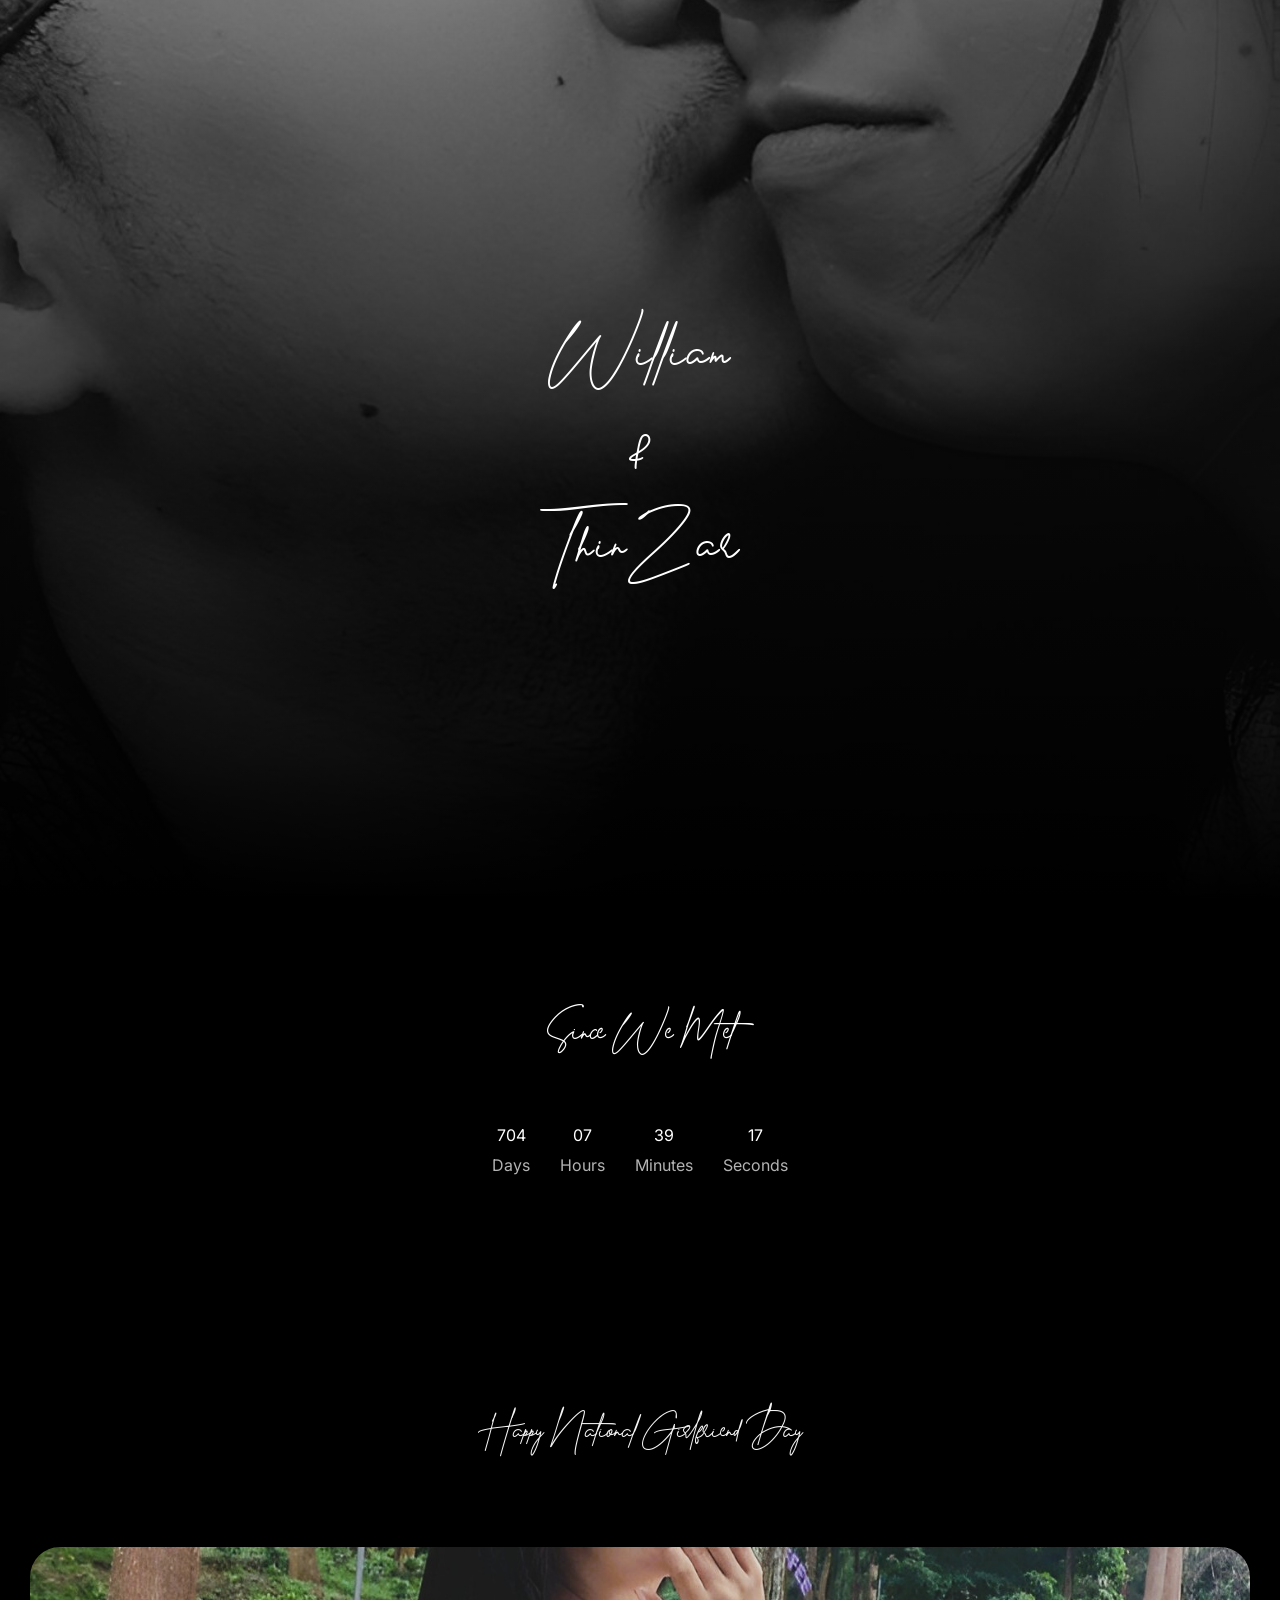
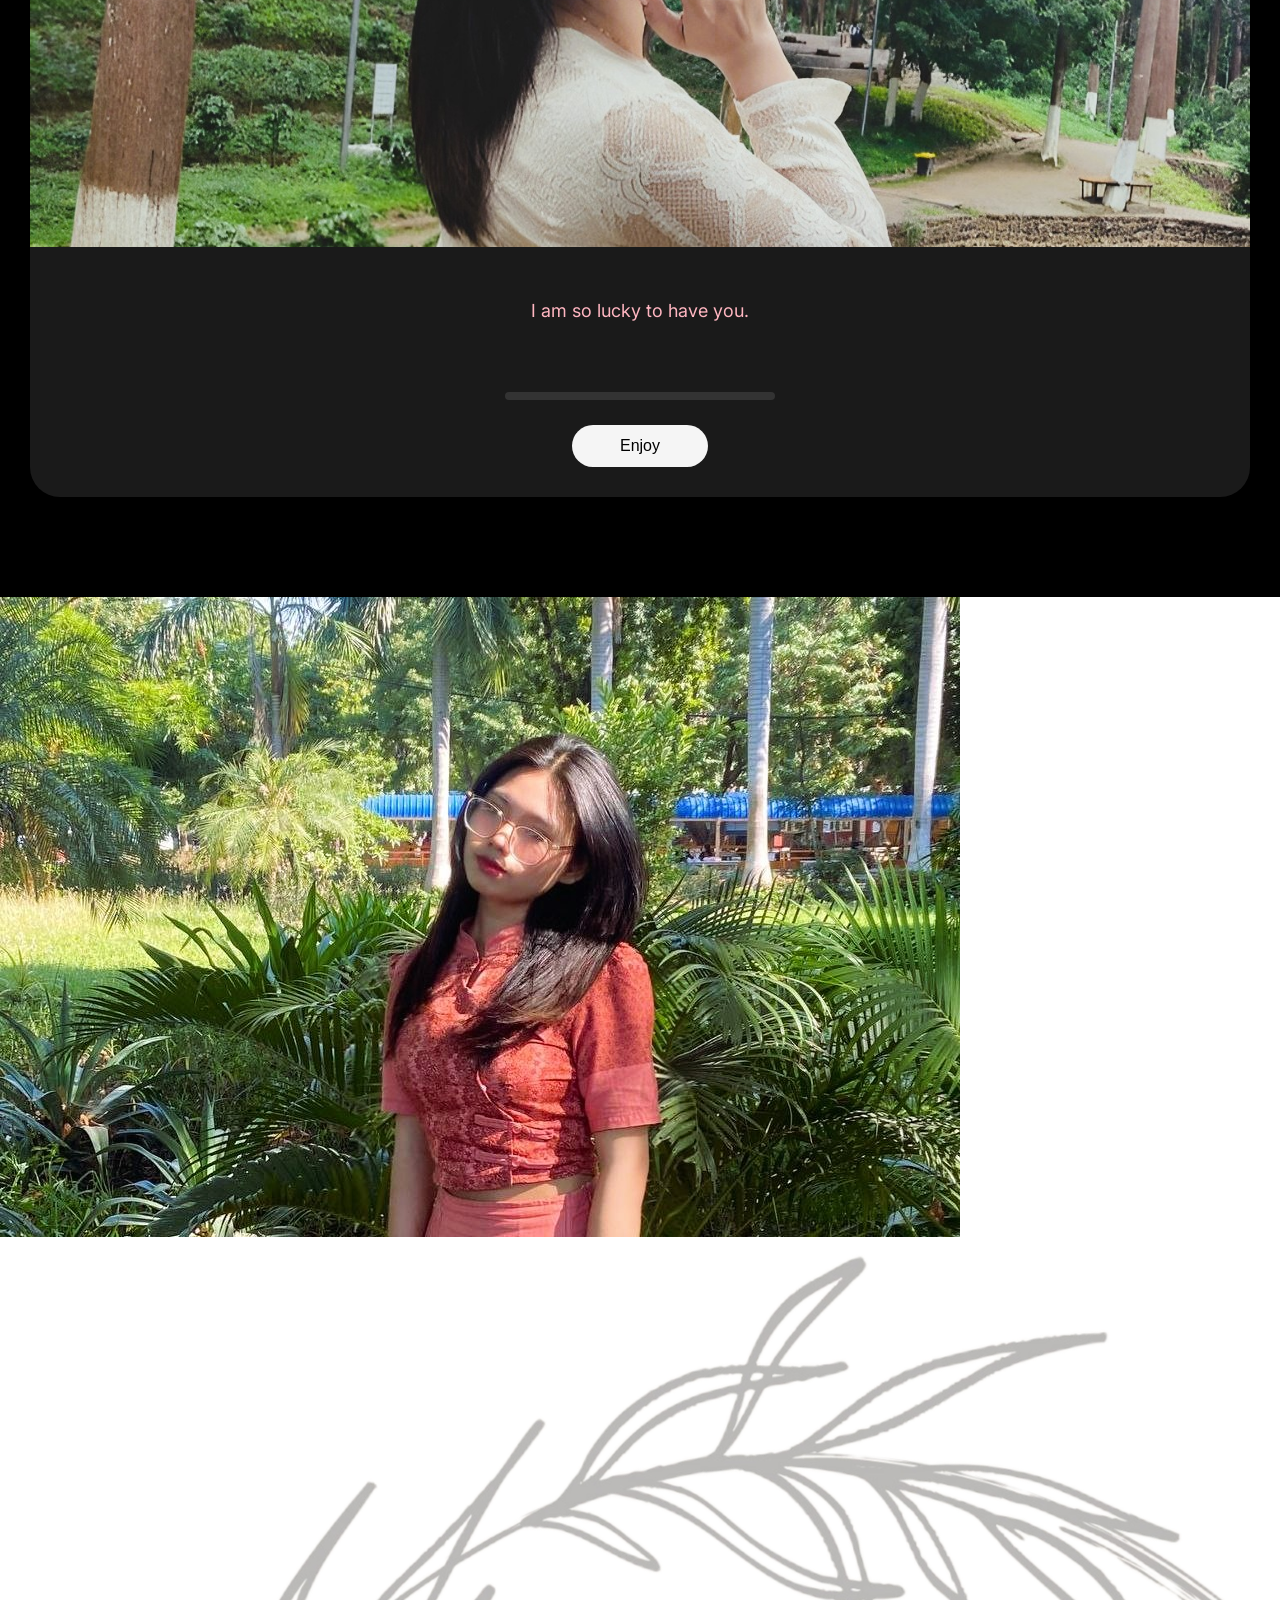
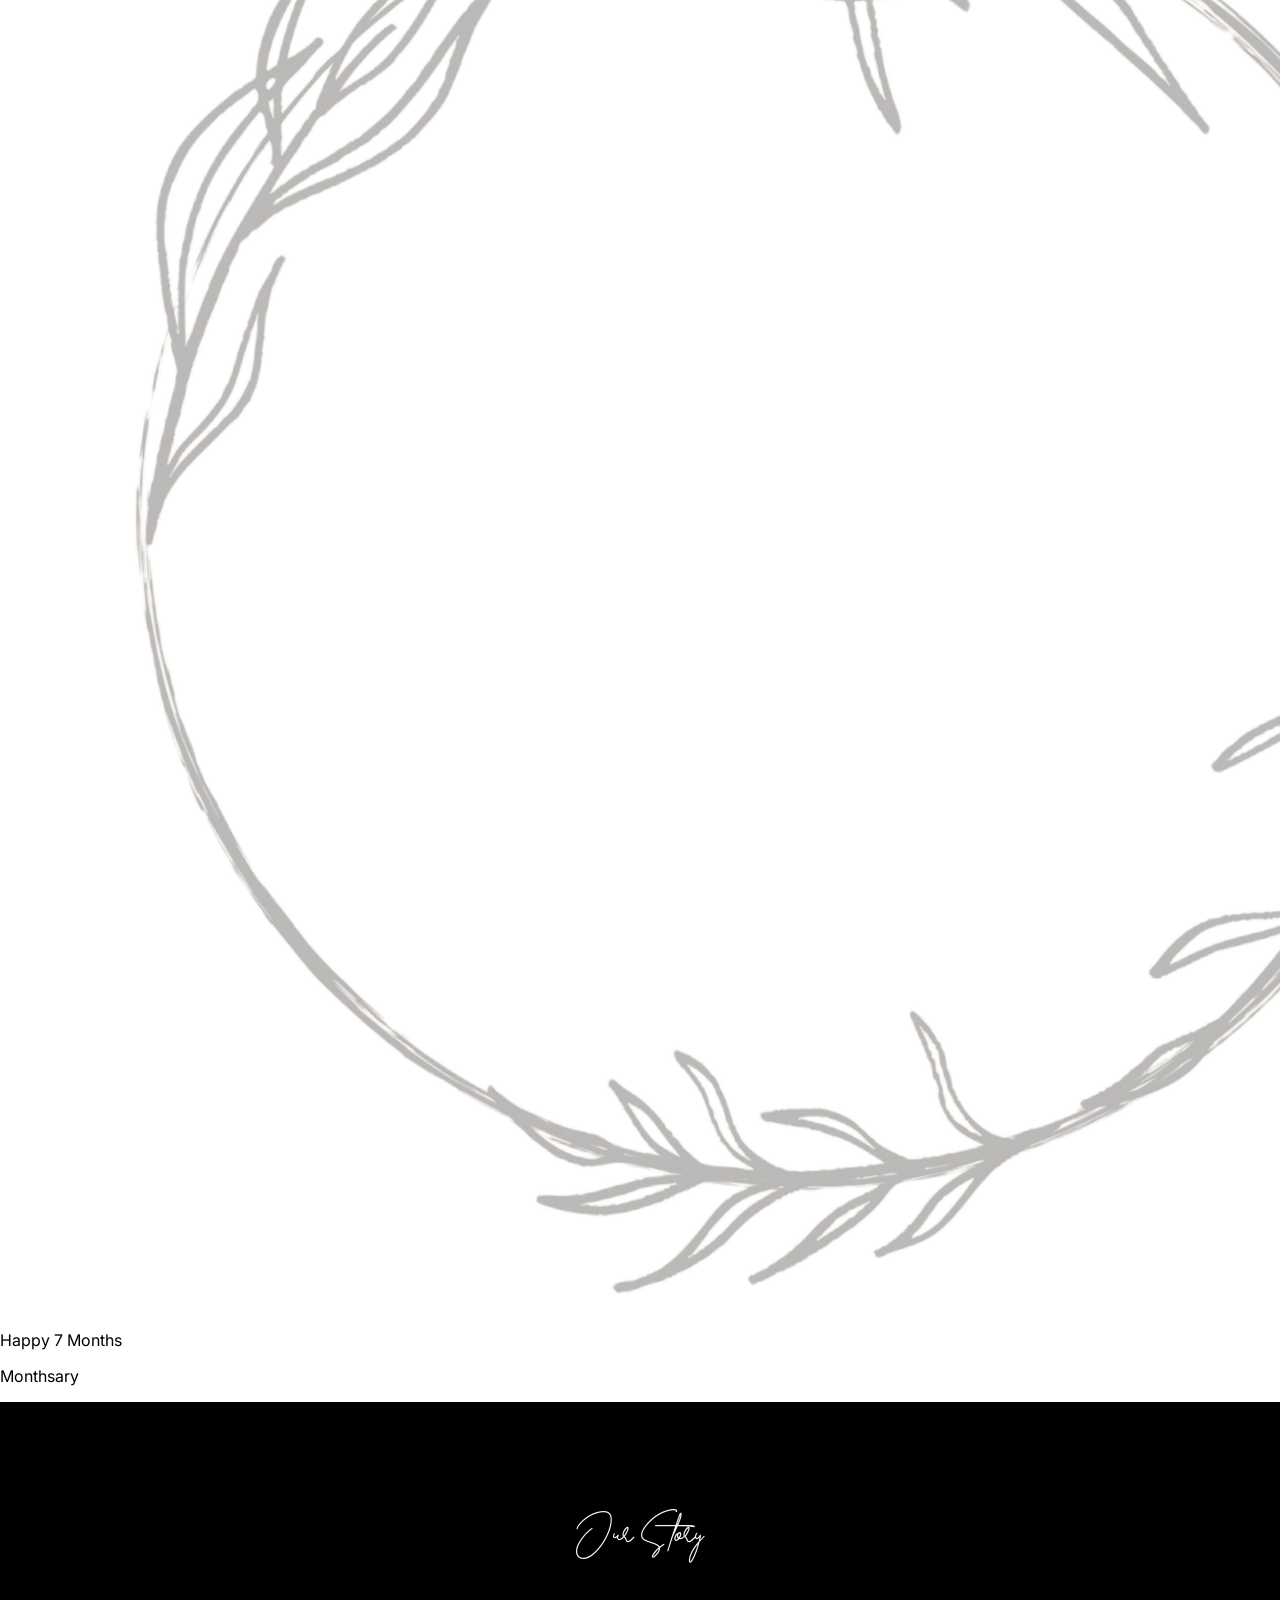
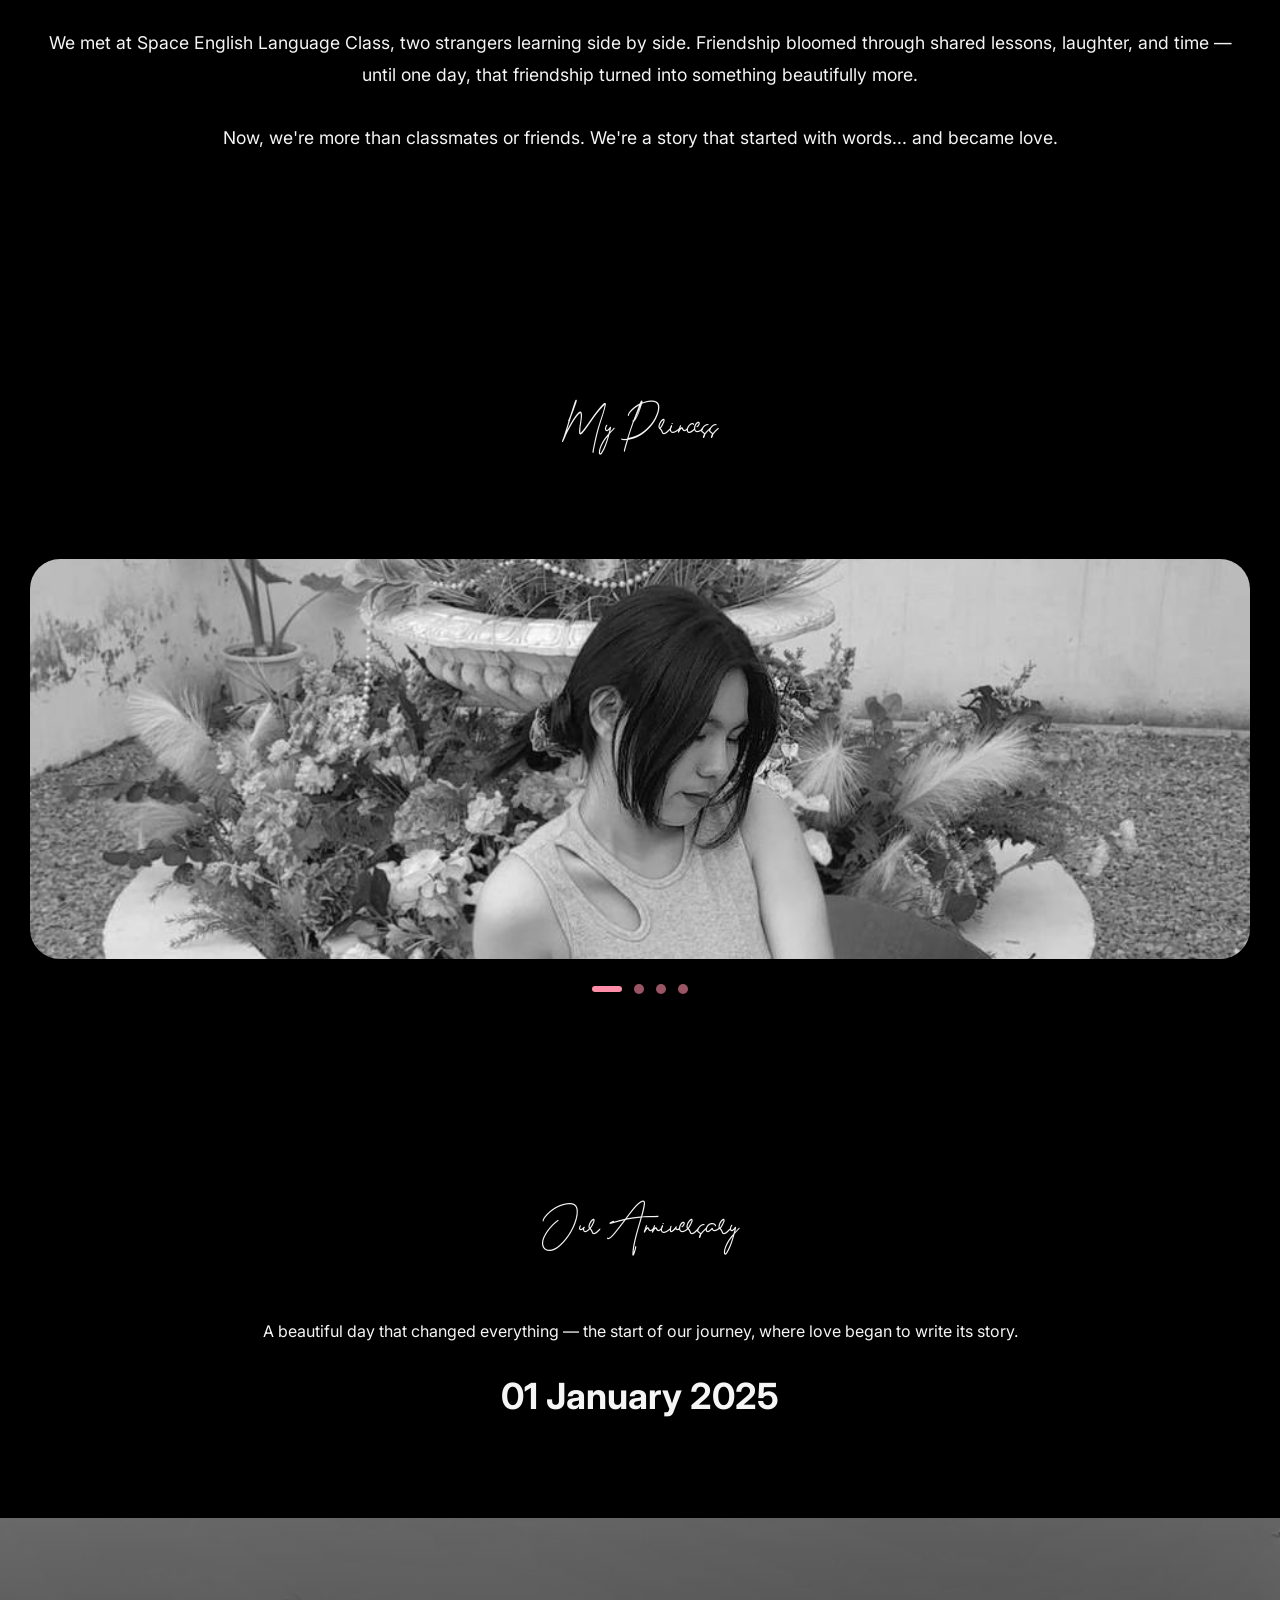
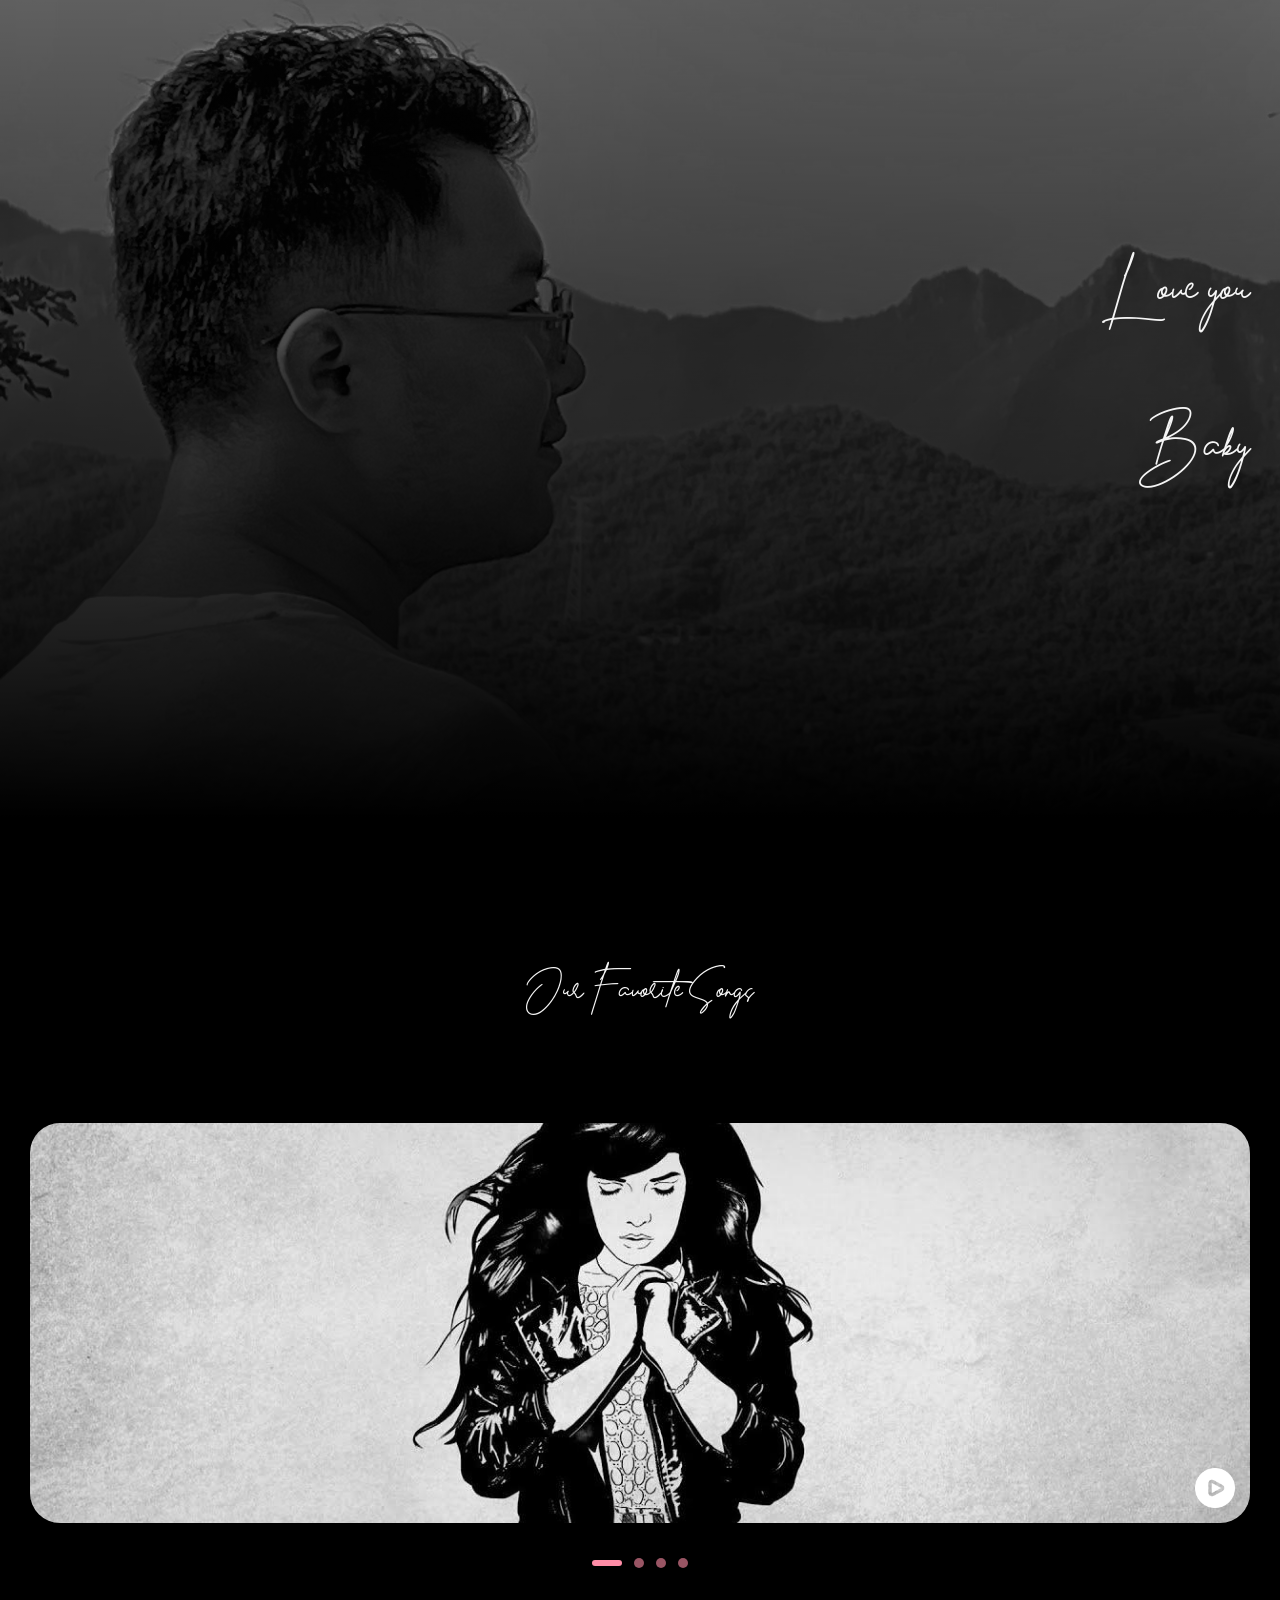
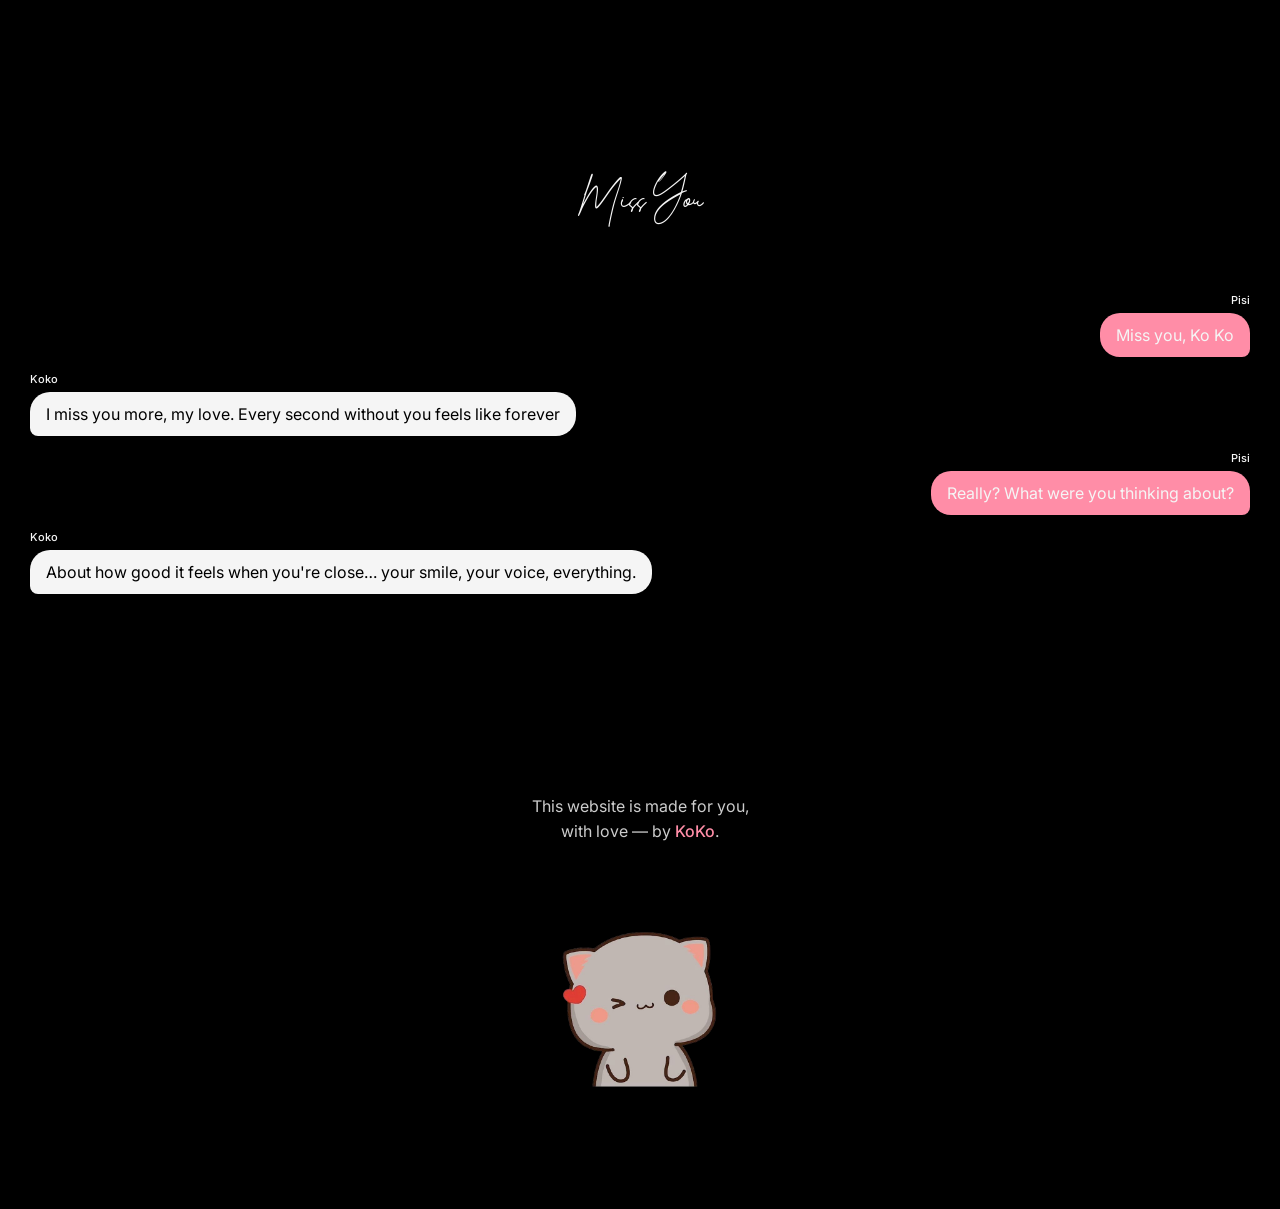
==== commit 8809b1e6: "Update index.html" ====
--- a/index.html
+++ b/index.html
@@ -69,6 +69,16 @@
     <video id="national-video" src="song/song5.mp4" preload="auto"></video>
   </div>
 
+<div class="avatar-box">
+  <div class="avatar-container">
+    <img src="ImageU/image13.JPG" alt="Profile" class="profile-image">
+    <img src="ImageU/image14.png" alt="Avatar Border" class="avatar-border">
+  </div>
+  <div class="avatar-text">
+    <p class="happy-line">Happy 7 Months</p>
+    <p class="monthsary-line">Monthsary</p>
+  </div>
+</div>
 
 
 
--- a/style.css
+++ b/style.css
@@ -647,3 +647,131 @@
 .for-you-image:hover {
   transform: scale(1.05);
 }
+
+/*-------------------------------------------------------------------------------------------------------------*/
+.national-container {
+  display: flex;
+  flex-direction: column;
+  align-items: center;
+  width: 100%;
+  font-family: 'Inter', sans-serif;
+  margin: 0;
+  padding: 100px 30px;
+  background-color: #000000;
+}
+
+.national-title {
+  text-align: center;
+  color: #f5f5f5;
+  font-family: 'DarlingtonDemo', cursive;
+  font-size: 42px;
+  padding-bottom: 60px;
+  font-weight: normal;
+}
+
+.national-image {
+  width: 100%;
+    display: block;
+
+  border-top-left-radius: 30px;
+  border-top-right-radius: 30px;
+  height: 300px;
+  margin-bottom: 0;
+  object-fit: cover;
+}
+.national-fade-group {
+  width: 100%;
+}
+
+.national-subtitle {
+  padding: 20px;
+  width: 100%;
+  height: 250px;
+  border-bottom-left-radius: 30px;
+  border-bottom-right-radius: 30px;
+  font-size: 1.2em;
+  color: #ffffff;
+  margin-top: 0;
+  display: flex;
+  flex-direction: column;
+  align-items: center;
+  justify-content: flex-start;
+  text-align: center;
+  background-color: #1a1a1a;
+  transition: all 0.3s ease-in-out;
+  gap: 20px;
+  position: relative;
+}
+
+.subtitle-text {
+  flex: none;
+  display: block;
+  font-size: 18px;
+  line-height: 1.6;
+  font-family: 'Inter', sans-serif;
+  color: #ffb6c1;
+  margin: 0 auto;
+  padding-top: 30px;
+}
+
+.bottom-controls {
+  width: 270px;
+  position: absolute;
+  bottom: 30px;
+  left: 50%;
+  transform: translateX(-50%);
+  display: flex;
+  flex-direction: column;
+  gap: 15px;
+  align-items: center;
+}
+
+.progress-bar-container {
+  width: 100%;
+  height: 8px;
+  background: #333333;
+  border-radius: 4px;
+  overflow: hidden;
+  margin: 0;
+}
+
+.progress-bar-fill {
+  width: 0%;
+  height: 100%;
+  background: #ff80ab;
+  border-radius: 4px;
+  transition: width 0.1s linear;
+}
+
+.national-button {
+  background-color: #f5f5f5;
+  color: #000000;
+  border: none;
+  padding: 12px 48px;
+  font-size: 16px;
+  margin-top: 10px;
+  border-radius: 30px;
+  cursor: pointer;
+  transition: background 0.3s ease;
+  width: fit-content;
+}
+
+.national-button:hover {
+  background-color: #333333;
+  color: #f5f5f5;
+}
+
+.national-video-wrapper {
+  display: none;
+}
+
+.anniversary-fade {
+  opacity: 0;
+  transform: translateY(30px);
+  transition: opacity 0.8s ease, transform 0.8s ease;
+}
+
+.anniversary-fade.visible {
+  opacity: 1;
+  transform: translateY(0);
+}
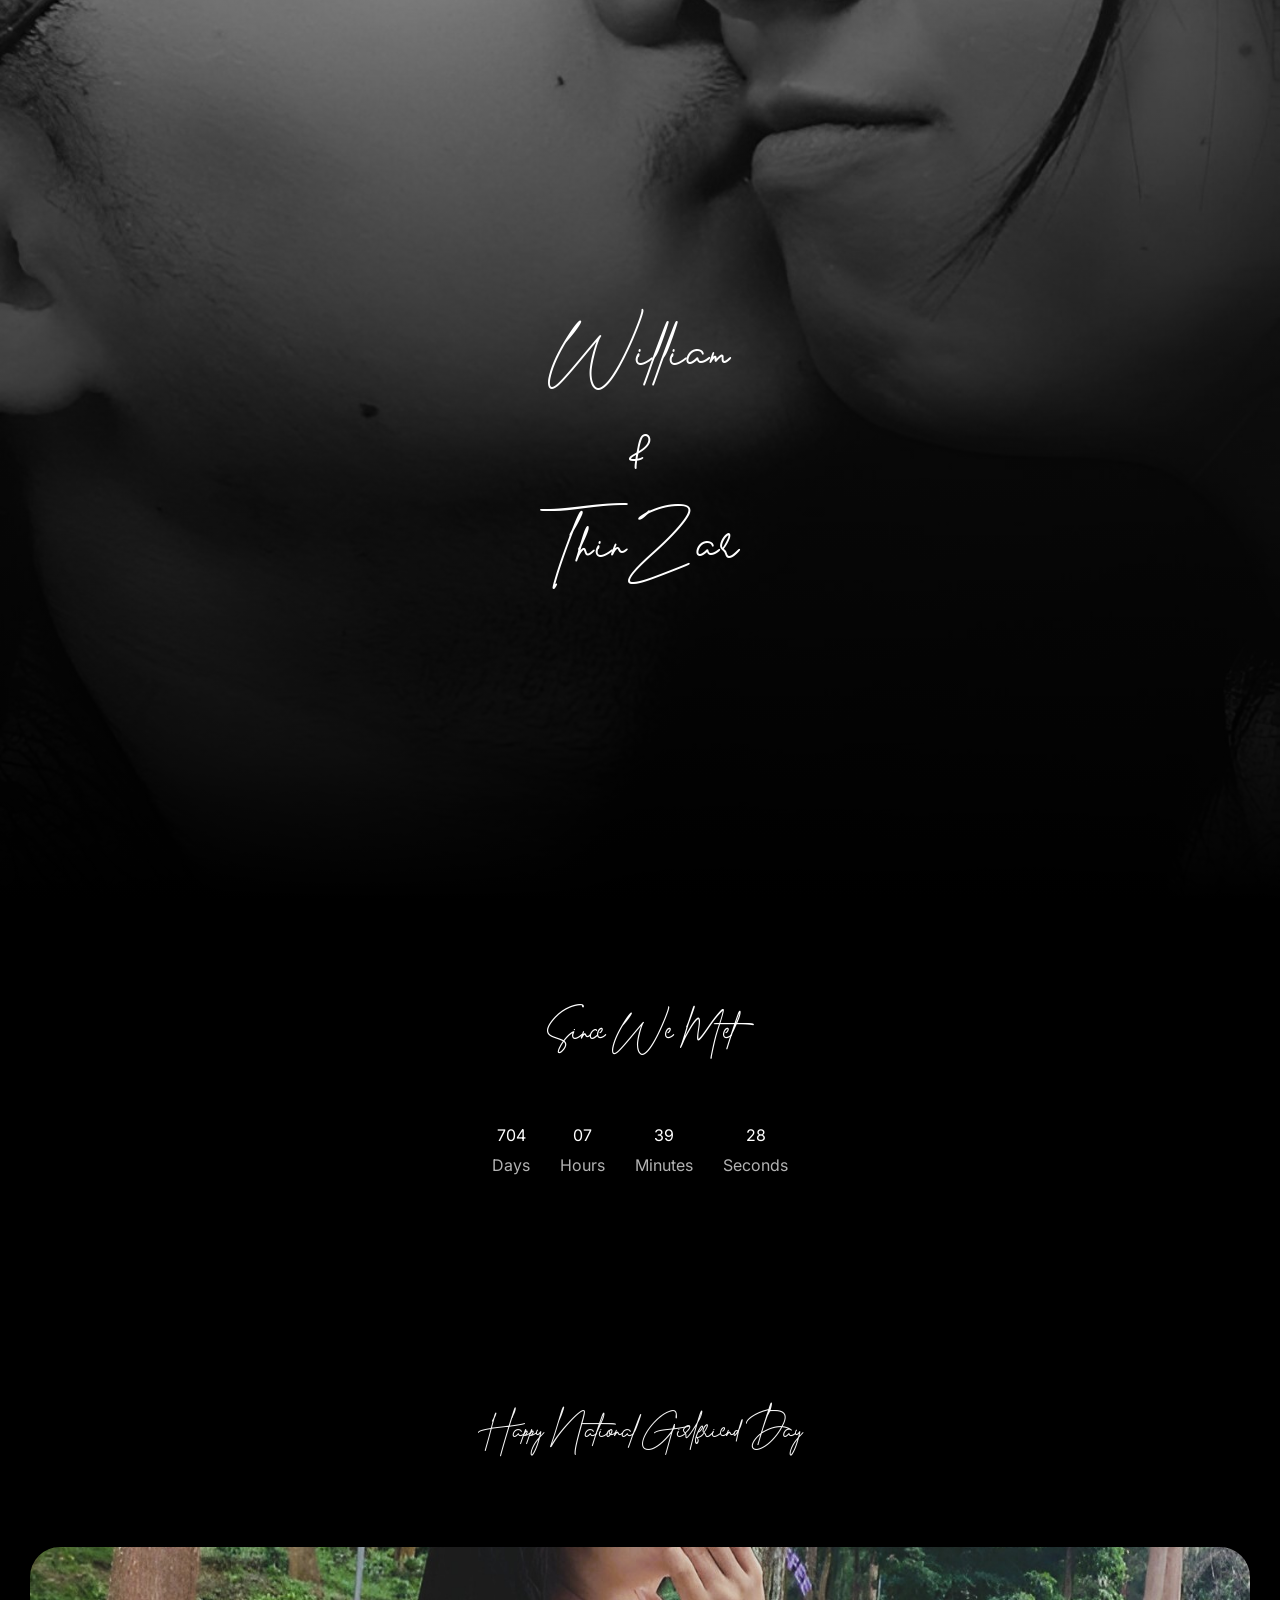
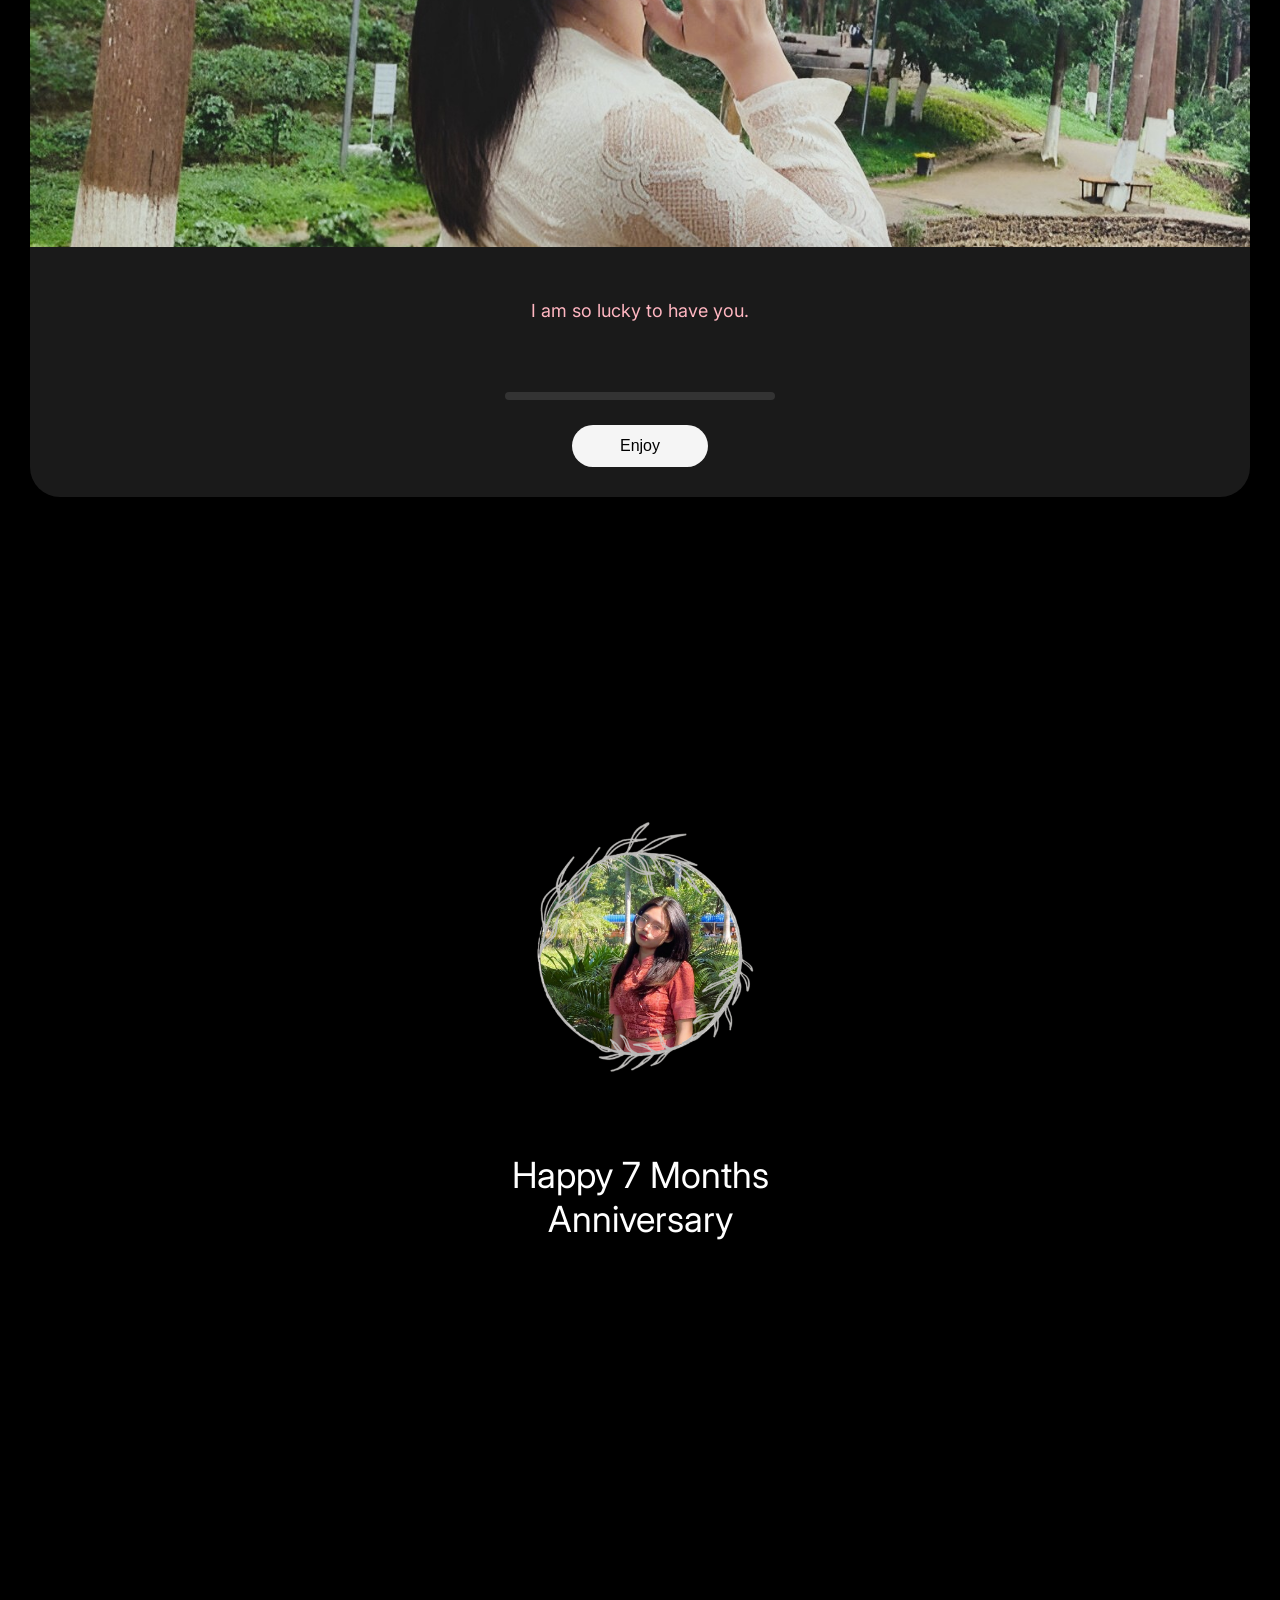
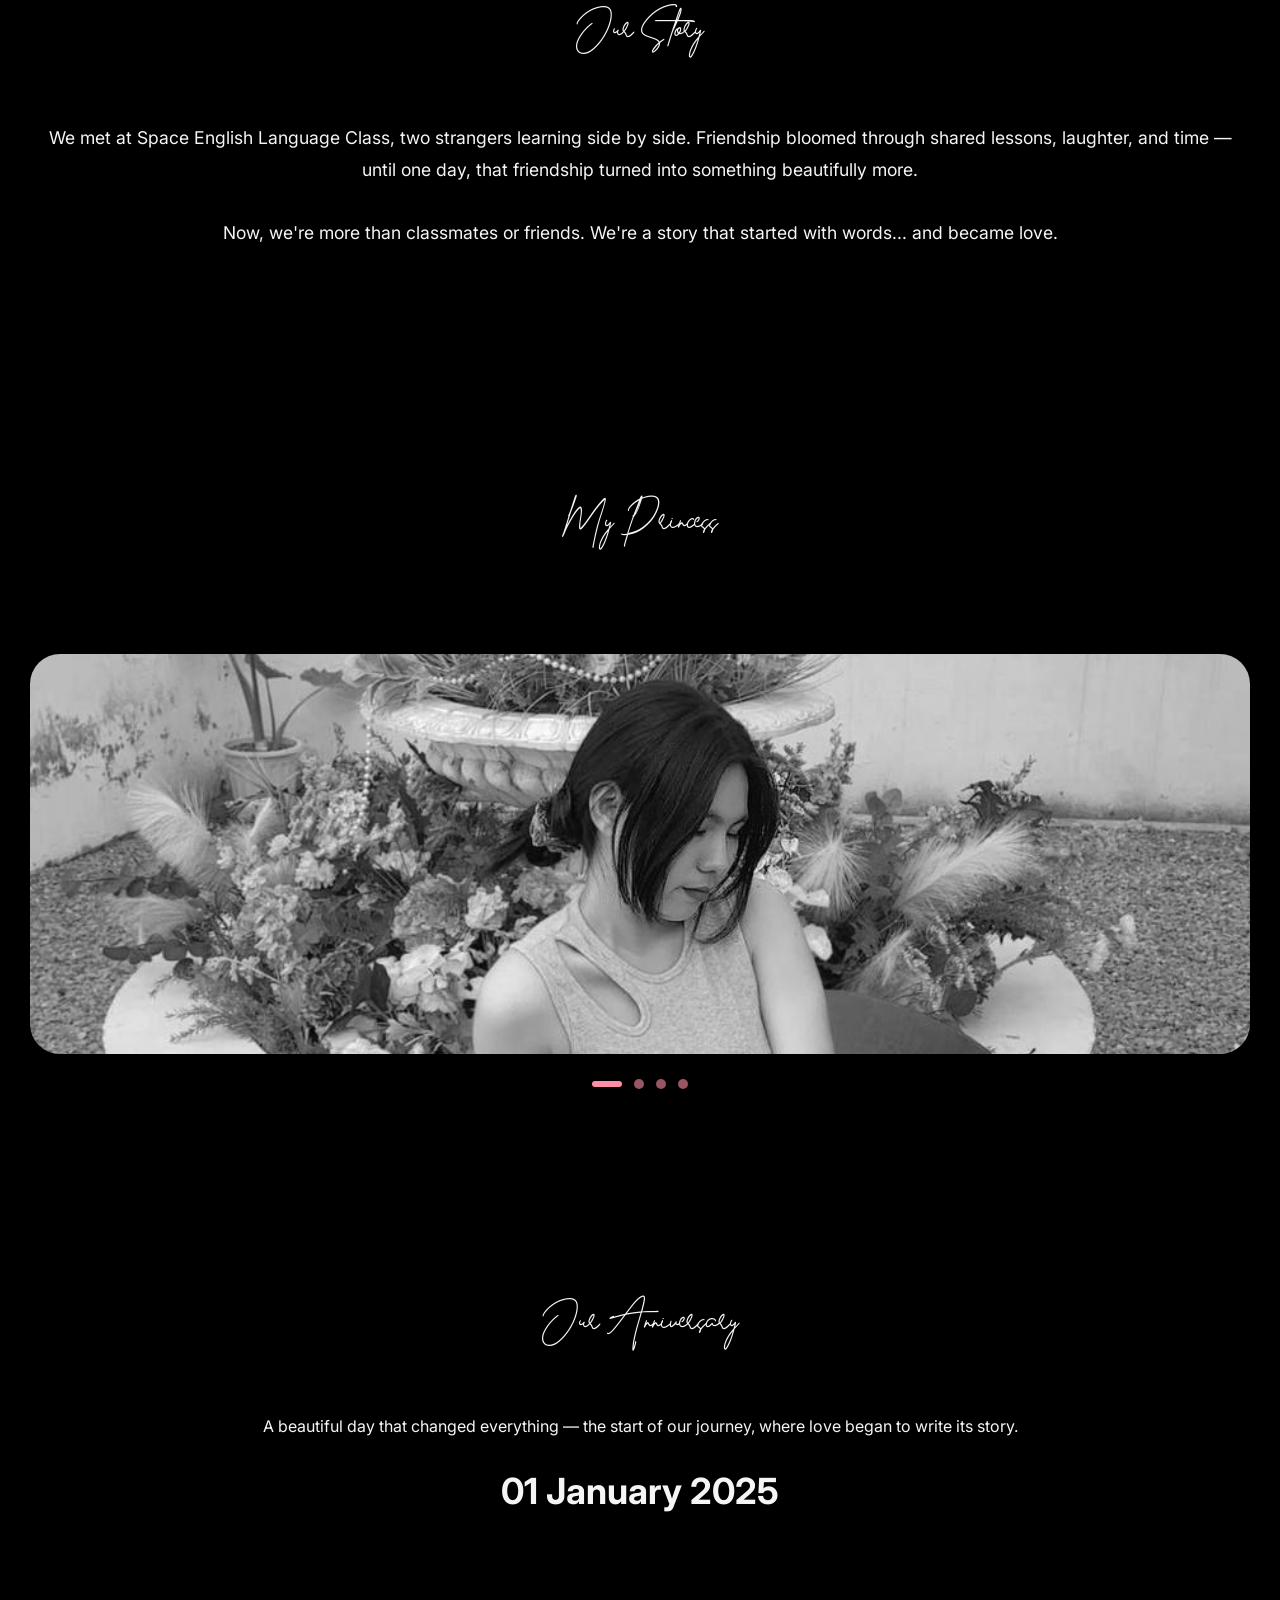
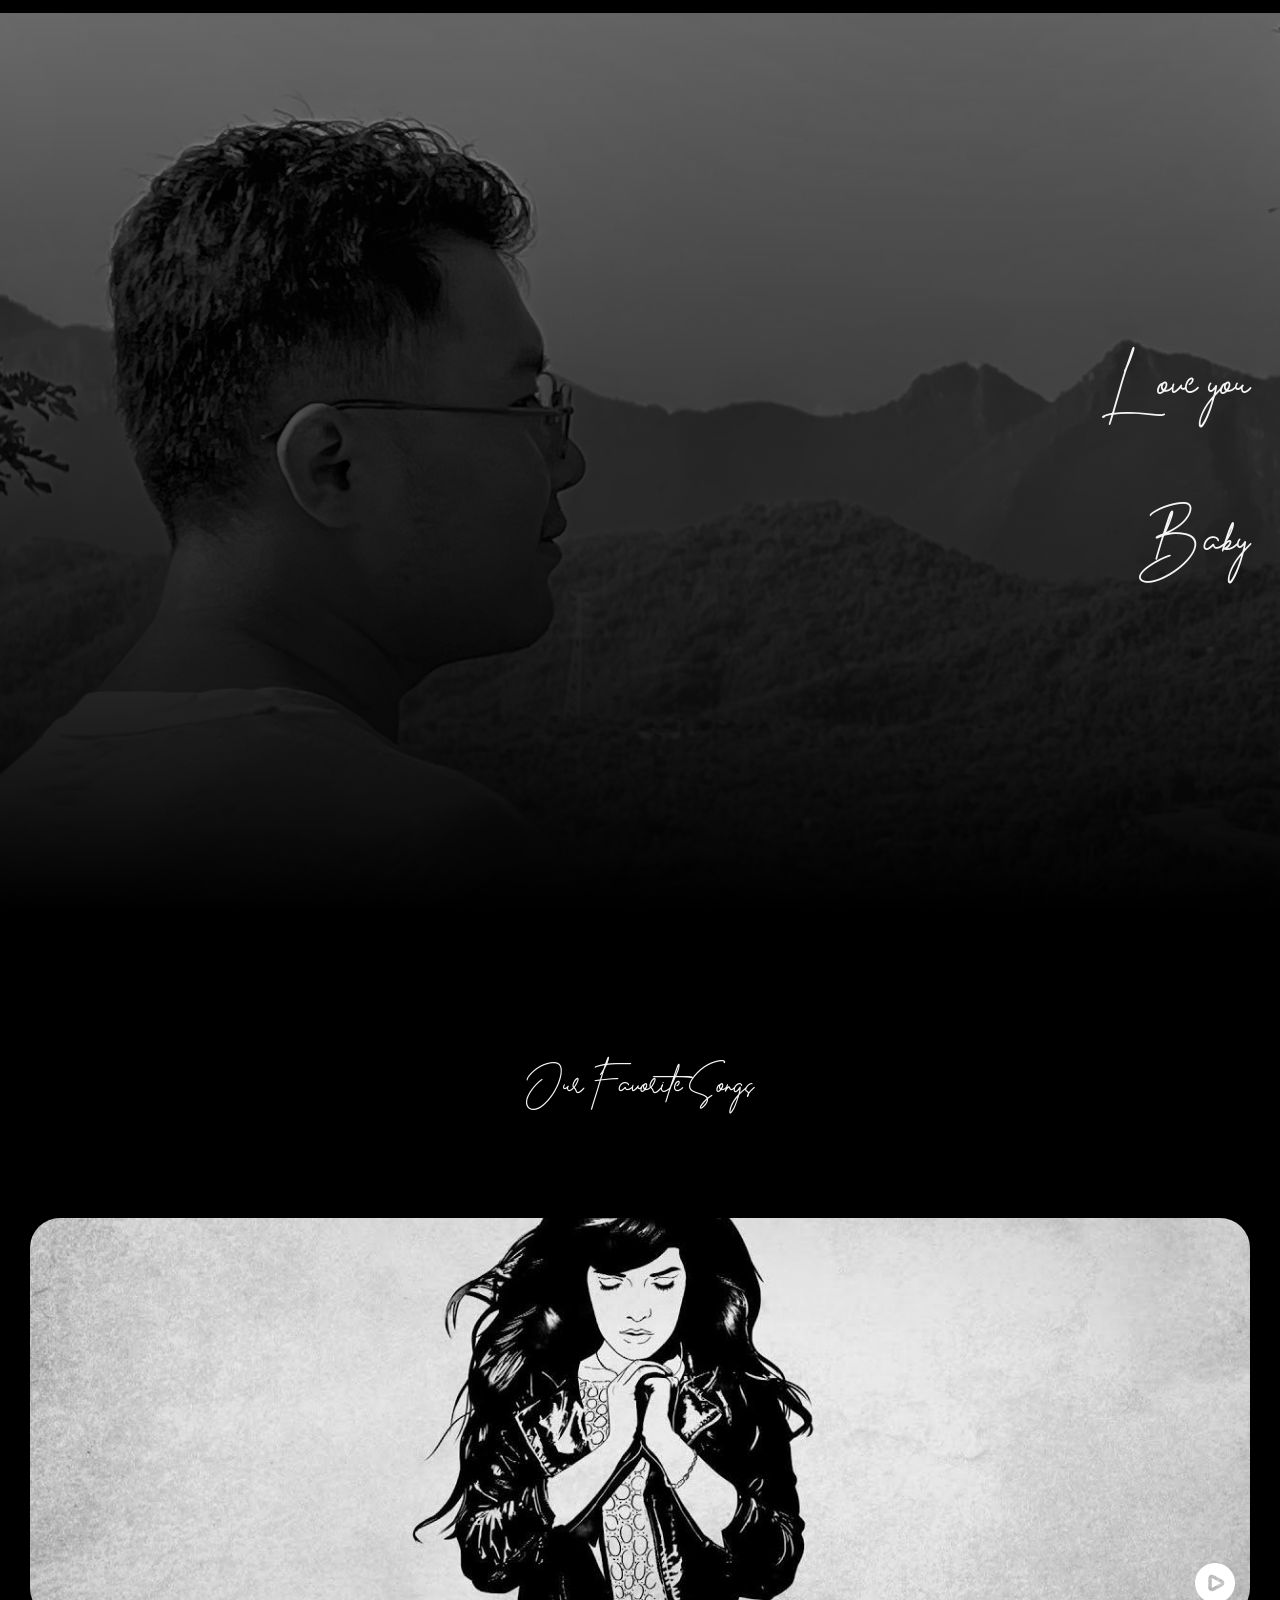
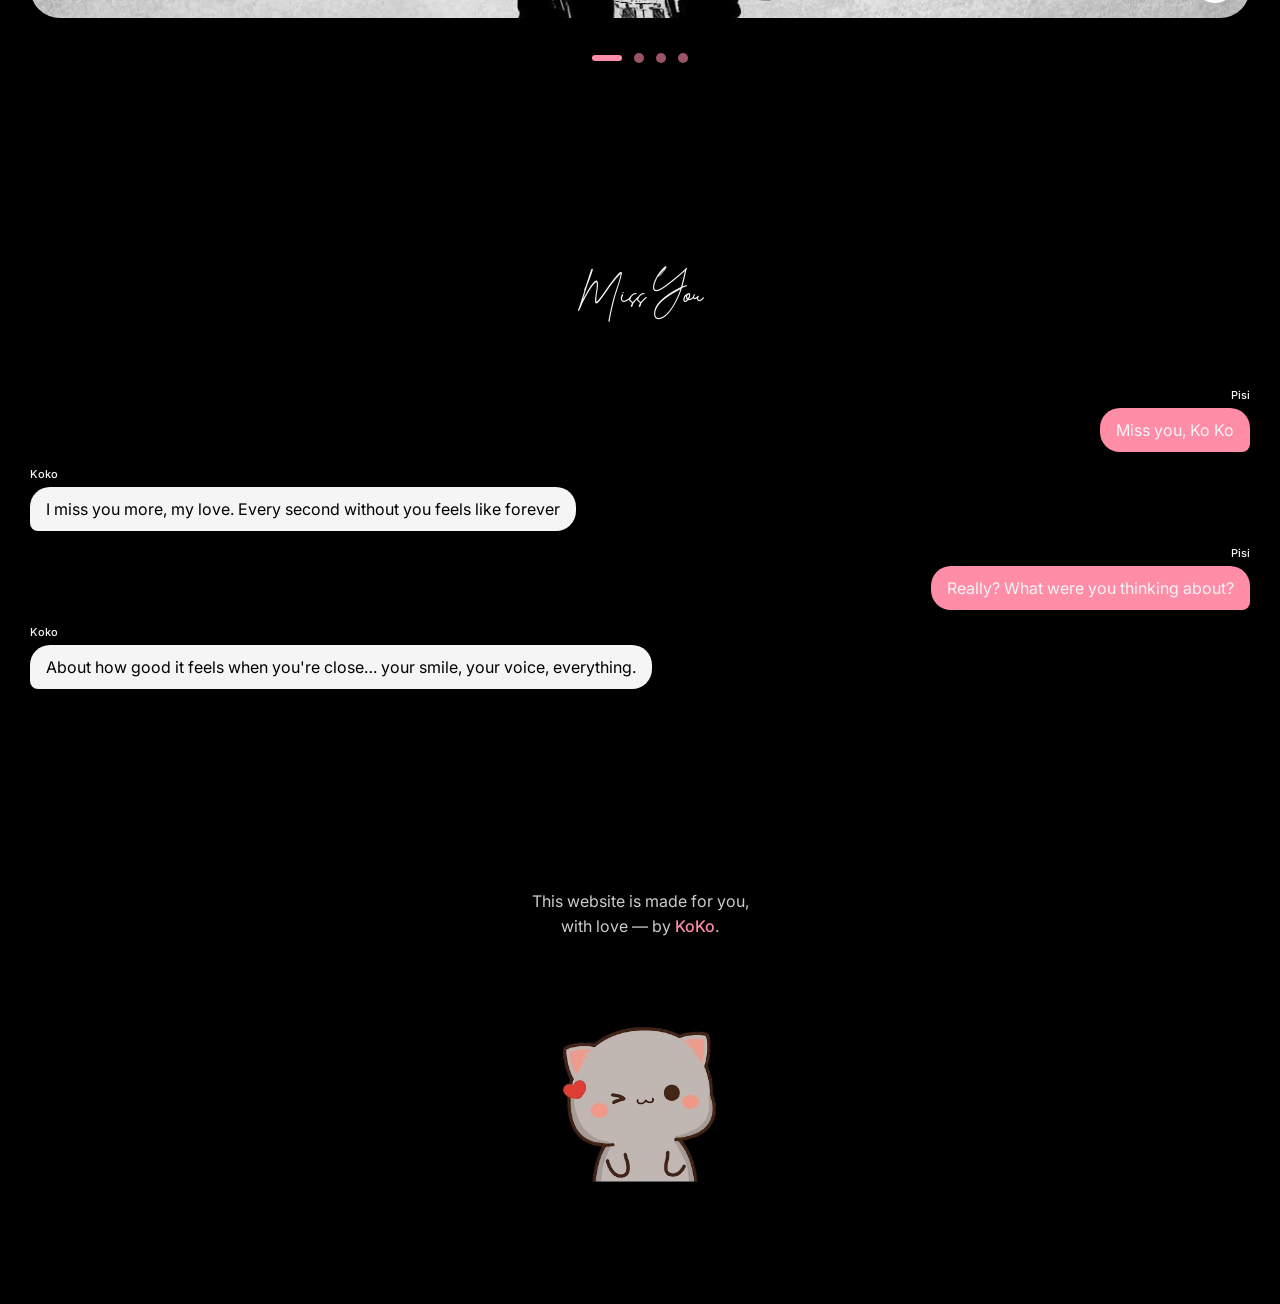
==== commit da0c8d88: "Update index.html" ====
--- a/index.html
+++ b/index.html
@@ -76,7 +76,7 @@
   </div>
   <div class="avatar-text">
     <p class="happy-line">Happy 7 Months</p>
-    <p class="monthsary-line">Monthsary</p>
+    <p class="monthsary-line">Anniversary</p>
   </div>
 </div>
 
--- a/style.css
+++ b/style.css
@@ -775,3 +775,56 @@
   opacity: 1;
   transform: translateY(0);
 }
+/*-------------------------------------------------------------------------------------------------------------*/
+
+.avatar-container {
+  position: relative;
+  width: 200px;
+  height: 200px;
+}
+
+.profile-image {
+  width: 200px;
+  height: 200px;
+  border-radius: 50%;
+  object-fit: cover;
+  position: absolute;
+}
+
+.avatar-border {
+  width: 255px;
+  height: 254px;
+  position: absolute;
+  top: -33px;
+  left:-23px;
+  pointer-events: none;
+}
+
+.avatar-box {
+  height: 100vh;
+  display: flex;
+  flex-direction: column; 
+  justify-content: center;
+  align-items: center;
+  background-color: #000000;
+}
+
+.avatar-text {
+  margin-top: 100px;
+  text-align: center;
+  font-weight: normal;
+    font-family: 'Inter', sans-serif;
+  color: #ffffff;
+}
+
+.happy-line {
+  font-size: 36px;
+    font-weight: normal;
+  margin: 0;
+}
+
+.monthsary-line {
+  font-size: 36px;
+    font-weight: normal;
+  margin: 0;
+}
